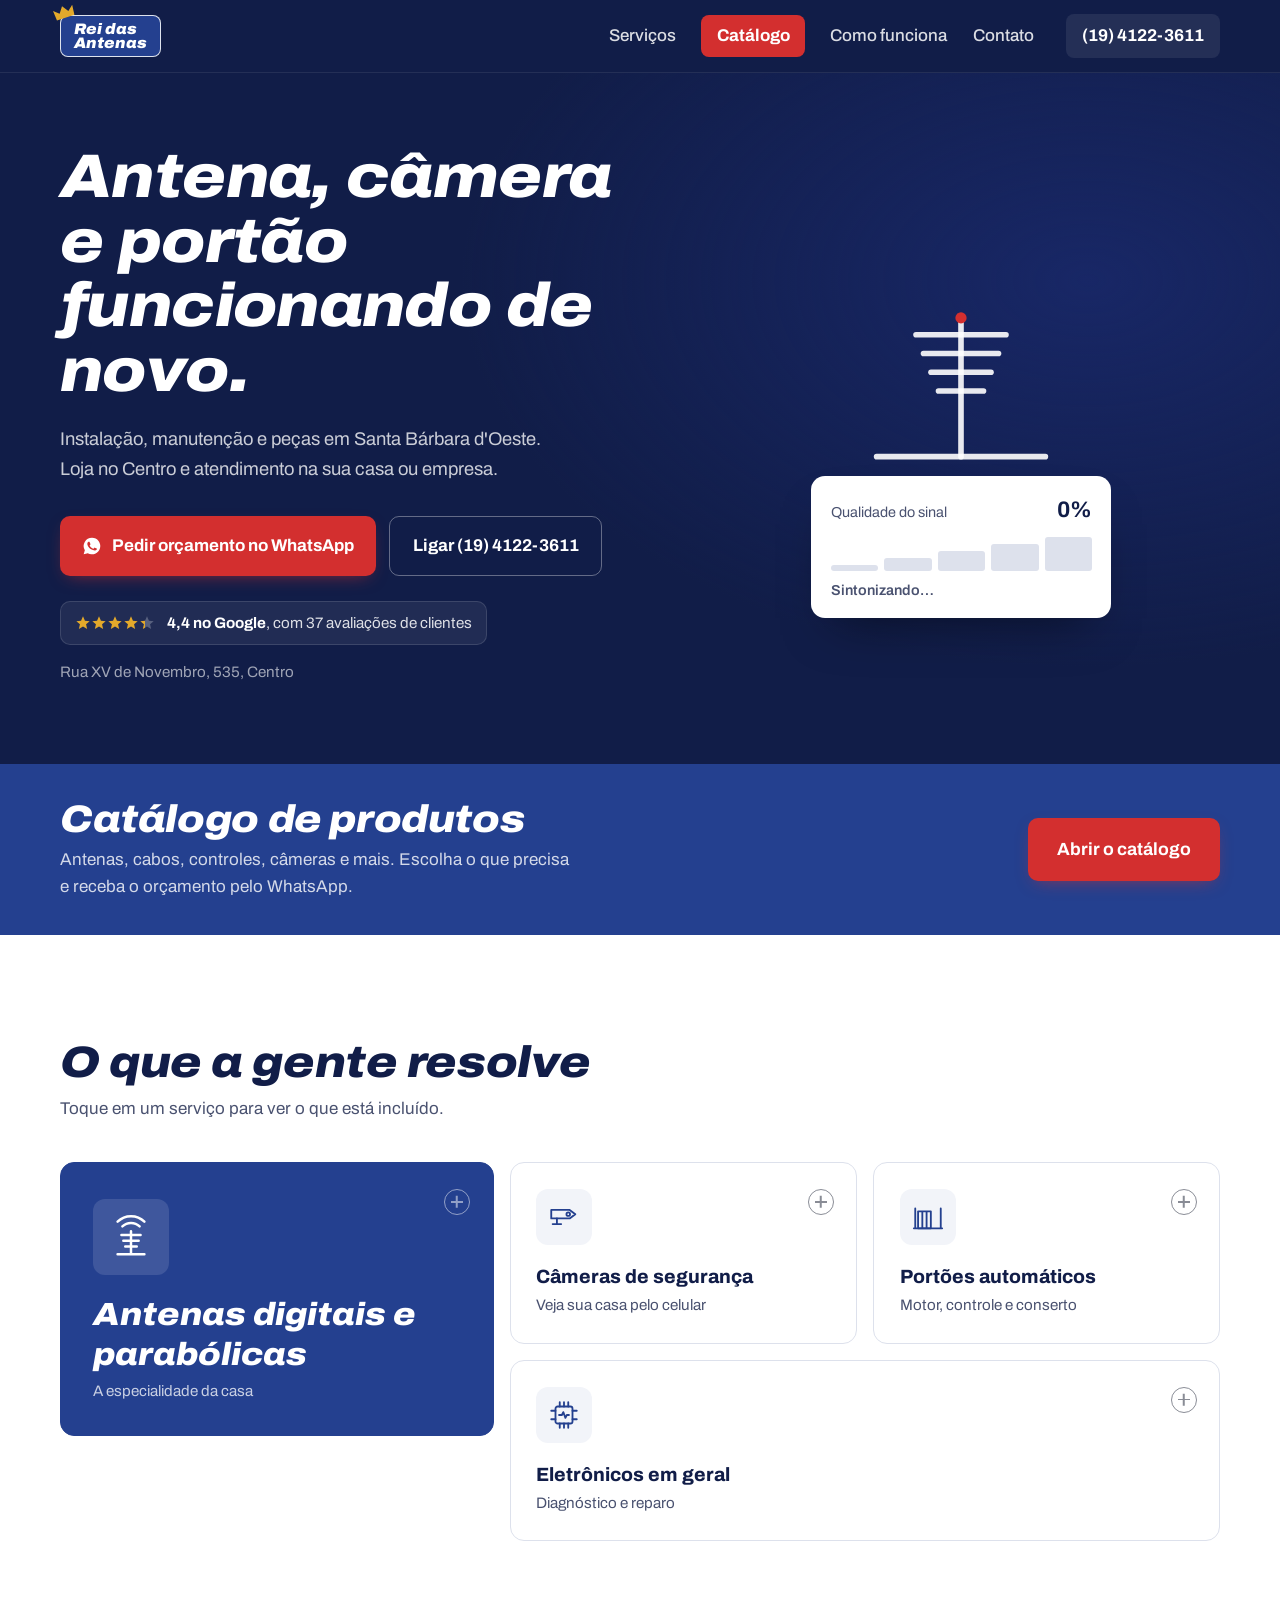
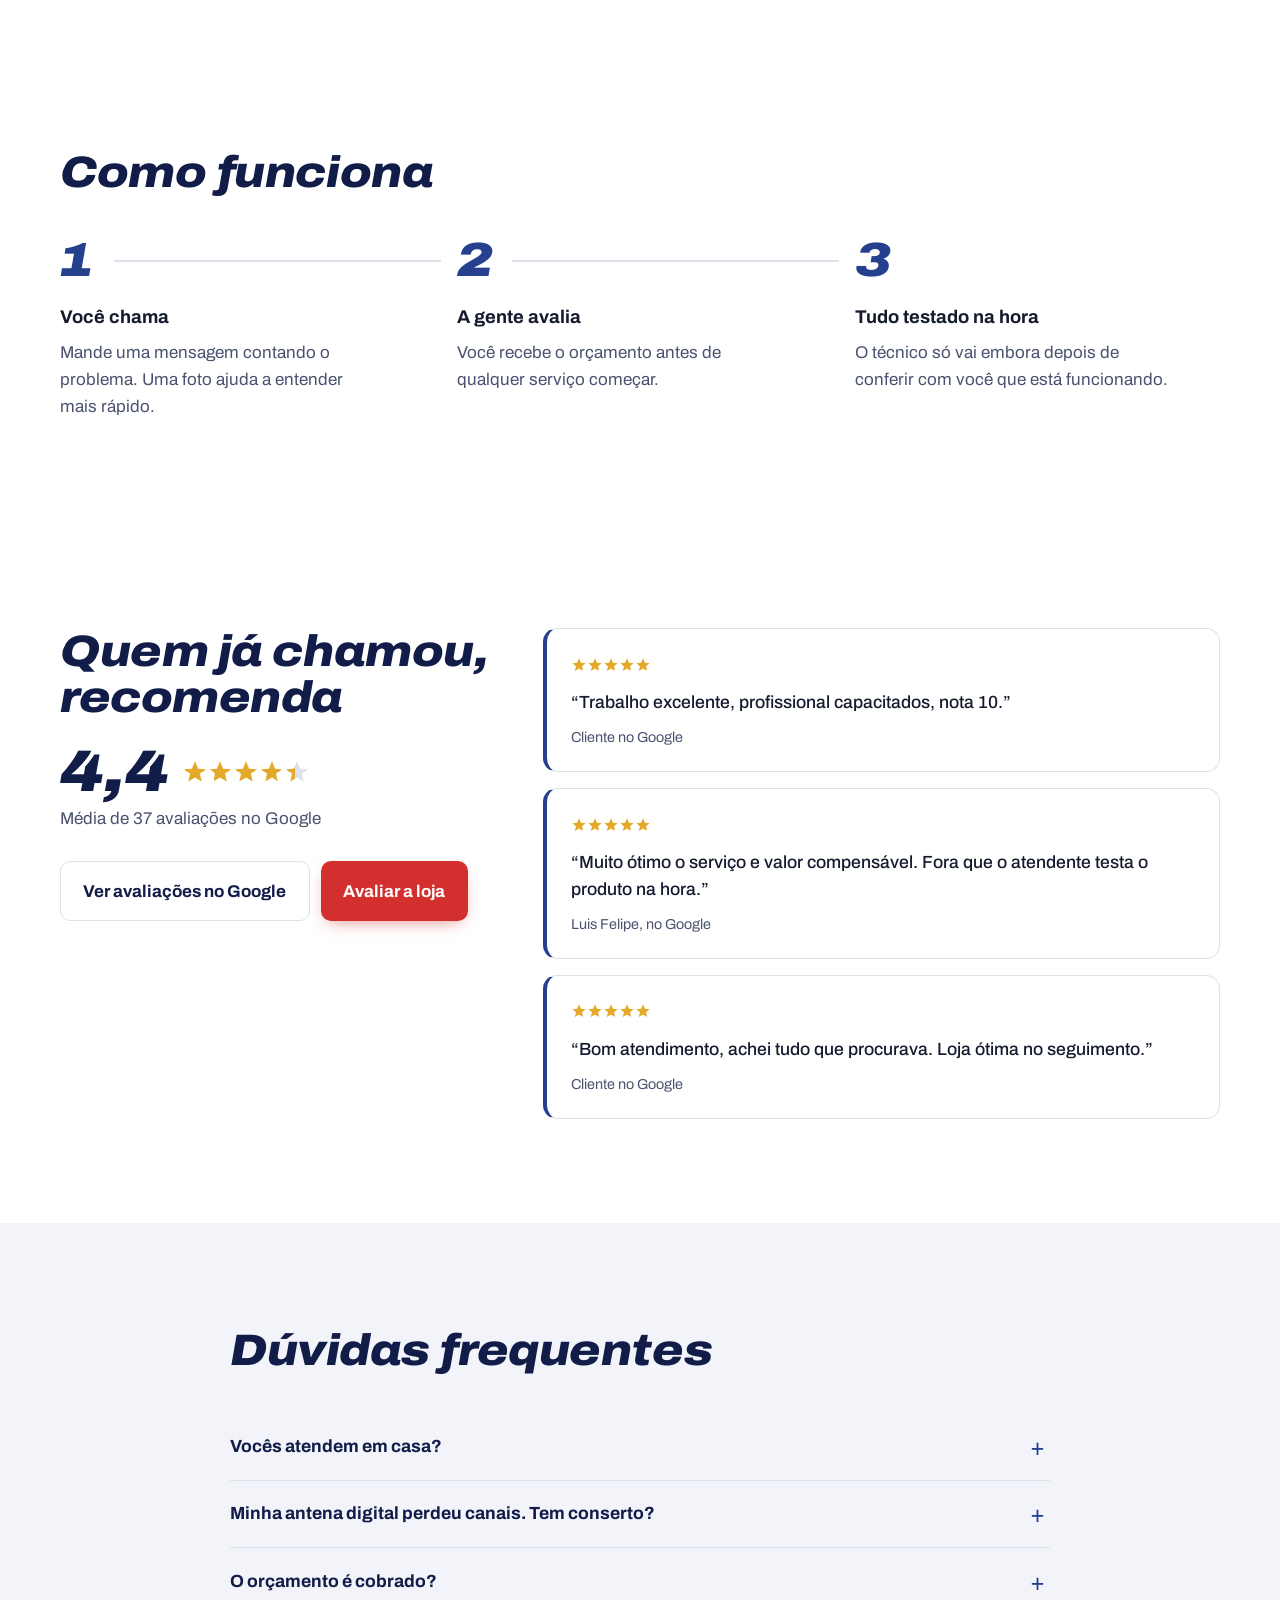
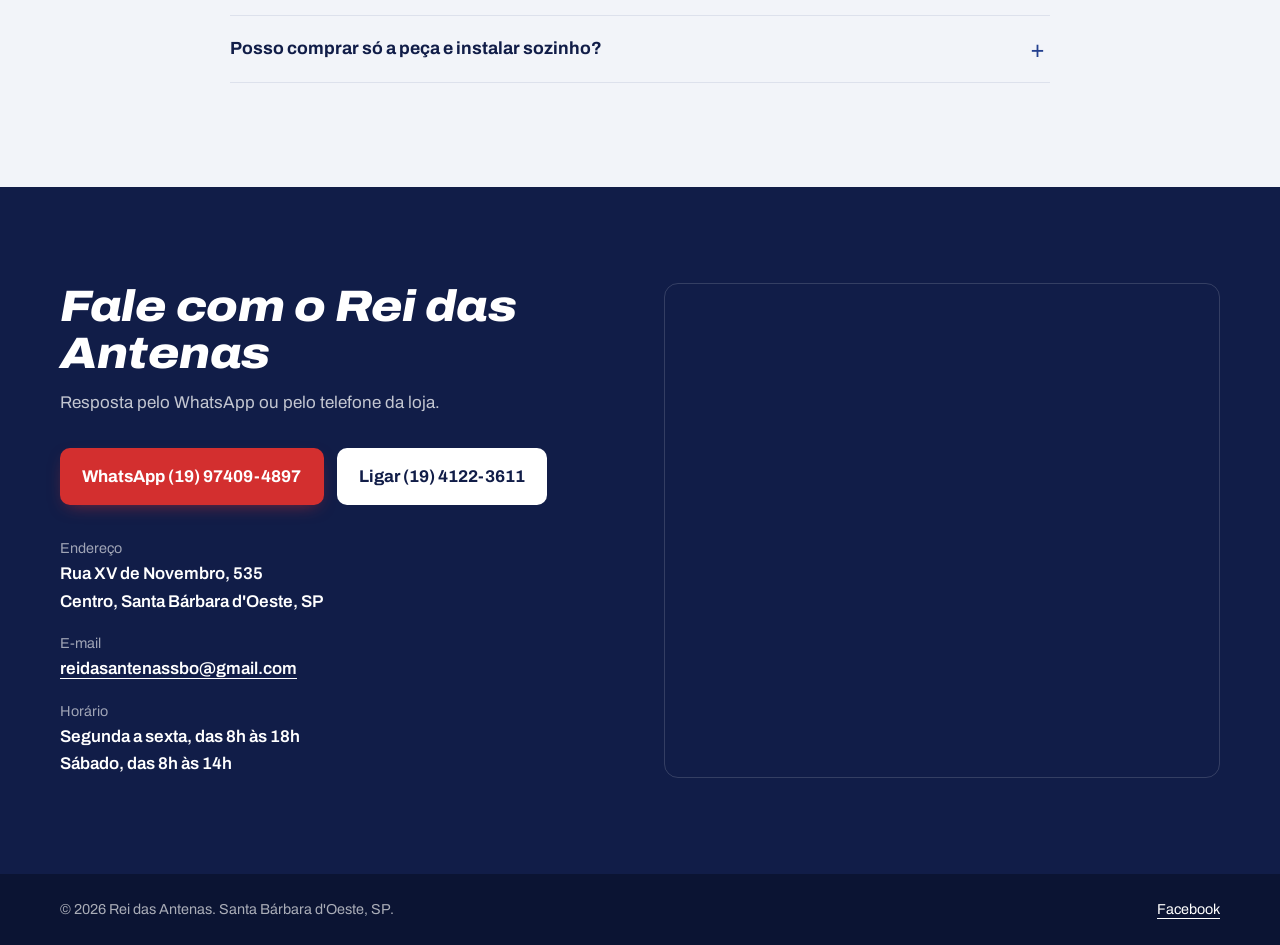
==== index.html @ 29128773 "Fotos no catálogo, cards mais interativos e logo que volta ao topo - 11 fotos ilustrativas com licen" ====
<!DOCTYPE html>
<html lang="pt-BR">
<head>
  <meta charset="UTF-8">
  <meta name="viewport" content="width=device-width, initial-scale=1.0">
  <title>Rei das Antenas segurança e serviços | Santa Bárbara d'Oeste</title>
  <meta name="description" content="Instalação e manutenção de antenas digitais e parabólicas, câmeras de segurança, portões automáticos e eletrônicos em Santa Bárbara d'Oeste. Loja de peças no Centro, nota 4,4 no Google.">

  <!-- Informações da loja para o Google (busca local) -->
  <script type="application/ld+json">
  {
    "@context": "https://schema.org",
    "@type": "LocalBusiness",
    "name": "Rei das Antenas segurança e serviços",
    "description": "Instalação e manutenção de antenas, câmeras de segurança, portões automáticos e eletrônicos. Venda de peças e acessórios.",
    "url": "https://hgsdevv-hash.github.io/rei-das-antenas/",
    "telephone": "+55-19-4122-3611",
    "email": "reidasantenassbo@gmail.com",
    "address": {
      "@type": "PostalAddress",
      "streetAddress": "Rua XV de Novembro, 535, Centro",
      "addressLocality": "Santa Bárbara d'Oeste",
      "addressRegion": "SP",
      "postalCode": "13450-043",
      "addressCountry": "BR"
    },
    "geo": { "@type": "GeoCoordinates", "latitude": -22.7549328, "longitude": -47.4125327 },
    "openingHoursSpecification": [
      { "@type": "OpeningHoursSpecification", "dayOfWeek": ["Monday", "Tuesday", "Wednesday", "Thursday", "Friday"], "opens": "08:00", "closes": "18:00" },
      { "@type": "OpeningHoursSpecification", "dayOfWeek": "Saturday", "opens": "08:00", "closes": "14:00" }
    ],
    "areaServed": "Santa Bárbara d'Oeste e região",
    "sameAs": [
      "https://www.facebook.com/profile.php?id=100067492614341",
      "https://www.google.com/maps/place/Rei+das+Antenas+seguran%C3%A7a+e+servi%C3%A7os/@-22.7549328,-47.4125327,17z/data=!4m6!3m5!1s0x94c89db45463dc47:0xe717f4c3c1a1a3ba!8m2!3d-22.7549328!4d-47.4125327!16s%2Fg%2F11d_th1rpf"
    ]
  }
  </script>

  <link rel="preconnect" href="https://fonts.googleapis.com">
  <link rel="preconnect" href="https://fonts.gstatic.com" crossorigin>
  <link href="https://fonts.googleapis.com/css2?family=Archivo:ital,wdth,wght@0,62..125,400..800;1,62..125,700..900&display=swap" rel="stylesheet">
  <link rel="stylesheet" href="css/style.css?v=7">
  <!-- abertura: toca uma vez por visita, e nunca para quem prefere menos movimento -->
  <script>
    (function () {
      var h = document.documentElement;
      try {
        if (!matchMedia("(prefers-reduced-motion: reduce)").matches && !sessionStorage.getItem("intro-vista")) {
          h.classList.add("js-intro");
          sessionStorage.setItem("intro-vista", "1");
        }
      } catch (e) { /* sem sessionStorage: segue sem abertura */ }
    })();
  </script>
</head>
<body id="topo">

  <!-- ===== Abertura: a antena se monta como Lego e a tela se abre ===== -->
  <div class="intro" id="intro" aria-hidden="true">
    <div class="intro-half intro-top"></div>
    <div class="intro-half intro-bottom"></div>

    <div class="intro-stage">
      <svg class="lego" viewBox="0 0 240 270">
        <!-- ondas de sinal (acendem no fim) -->
        <g class="lego-waves" fill="none" stroke-linecap="round">
          <path d="M96 40a34 34 0 0 1 48 0"/>
          <path d="M82 26a54 54 0 0 1 76 0"/>
          <path d="M68 12a74 74 0 0 1 104 0"/>
        </g>
        <!-- cada peça é um bloco com "pinos" em cima, como Lego -->
        <g class="brick b-base" style="--i:0; --fx:0; --r:-8deg">
          <rect x="44" y="236" width="152" height="22" rx="3"/>
          <g class="studs"><rect x="56" y="230" width="18" height="7" rx="2"/><rect x="88" y="230" width="18" height="7" rx="2"/><rect x="134" y="230" width="18" height="7" rx="2"/><rect x="166" y="230" width="18" height="7" rx="2"/></g>
        </g>
        <g class="brick b-mast" style="--i:1; --fx:0; --r:6deg">
          <rect x="110" y="70" width="20" height="166" rx="3"/>
        </g>
        <g class="brick b-bar" style="--i:2; --fx:-140px; --r:-14deg">
          <rect x="62" y="84" width="116" height="16" rx="3"/>
          <g class="studs"><rect x="70" y="78" width="16" height="7" rx="2"/><rect x="154" y="78" width="16" height="7" rx="2"/></g>
        </g>
        <g class="brick b-bar" style="--i:3; --fx:140px; --r:12deg">
          <rect x="72" y="116" width="96" height="16" rx="3"/>
          <g class="studs"><rect x="80" y="110" width="16" height="7" rx="2"/><rect x="144" y="110" width="16" height="7" rx="2"/></g>
        </g>
        <g class="brick b-bar" style="--i:4; --fx:-140px; --r:-10deg">
          <rect x="82" y="148" width="76" height="16" rx="3"/>
          <g class="studs"><rect x="88" y="142" width="14" height="7" rx="2"/><rect x="138" y="142" width="14" height="7" rx="2"/></g>
        </g>
        <g class="brick b-bar" style="--i:5; --fx:140px; --r:10deg">
          <rect x="92" y="180" width="56" height="16" rx="3"/>
          <g class="studs"><rect x="96" y="174" width="12" height="7" rx="2"/><rect x="132" y="174" width="12" height="7" rx="2"/></g>
        </g>
        <g class="brick b-tip" style="--i:6; --fx:0; --r:0deg">
          <rect x="108" y="50" width="24" height="20" rx="5"/>
          <rect x="113" y="44" width="14" height="7" rx="2"/>
        </g>
      </svg>
      <p class="intro-brand">Rei das Antenas</p>
      <p class="intro-sub">sintonizando o sinal</p>
    </div>
  </div>

  <!-- ===== Navegação ===== -->
  <header class="nav">
    <div class="wrap nav-inner">
      <a href="#topo" class="brand" aria-label="Rei das Antenas, início">
        <!-- TODO: trocar pelo arquivo oficial da logo (assets/img/logo.png ou .svg) -->
        <span class="brand-mark">
          <svg class="crown" viewBox="0 0 24 16" aria-hidden="true"><path d="M2 14 1 3l6 5 5-7 5 7 6-5-1 11z"/></svg>
          Rei das<br>Antenas
        </span>
      </a>

      <nav class="nav-links" aria-label="Seções">
        <a href="#servicos">Serviços</a>
        <a href="catalogo.html" class="nav-catalog">Catálogo</a>
        <a href="#como">Como funciona</a>
        <a href="#contato">Contato</a>
      </nav>

      <a href="tel:+551941223611" class="nav-phone">(19) 4122-3611</a>

      <button class="menu-btn" id="menuBtn" aria-expanded="false" aria-controls="menuMobile" aria-label="Abrir menu">
        <span></span><span></span>
      </button>
    </div>

    <nav class="menu-mobile" id="menuMobile" aria-label="Menu">
      <a href="#servicos">Serviços</a>
      <a href="catalogo.html" class="nav-catalog">Catálogo</a>
      <a href="#como">Como funciona</a>
      <a href="#contato">Contato</a>
    </nav>
  </header>

  <main>

    <!-- ===== Hero ===== -->
    <section class="hero">
      <div class="wrap hero-grid">
        <div class="hero-copy">
          <h1>Antena, câmera e portão funcionando de novo.</h1>
          <p class="hero-lead">
            Instalação, manutenção e peças em Santa Bárbara d'Oeste.
            Loja no Centro e atendimento na sua casa ou empresa.
          </p>
          <div class="hero-actions">
            <a class="btn btn-primary" href="https://wa.me/5519974094897?text=Ol%C3%A1!%20Vim%20pelo%20site%20e%20gostaria%20de%20um%20or%C3%A7amento." target="_blank" rel="noopener">
              <svg class="i" viewBox="0 0 24 24" aria-hidden="true"><path d="M12 2a10 10 0 0 0-8.6 15.1L2 22l5-1.3A10 10 0 1 0 12 2zm5.3 14.1c-.2.6-1.3 1.2-1.8 1.2-.5.1-1 .2-3.3-.7-2.8-1.1-4.5-3.9-4.7-4.1-.1-.2-1.1-1.5-1.1-2.9s.7-2 1-2.3c.2-.3.5-.3.7-.3h.5c.2 0 .4 0 .6.5l.9 2.1c.1.2.1.4 0 .5l-.3.5-.4.4c-.1.1-.3.3-.1.6.2.3.8 1.3 1.7 2.1 1.2 1 2.1 1.3 2.4 1.5.3.1.5.1.6-.1l.9-1c.2-.3.4-.2.6-.1l2 .9c.3.1.5.2.5.3.1.2.1.7-.1 1.3z"/></svg>
              Pedir orçamento no WhatsApp
            </a>
            <a class="btn btn-ghost" href="tel:+551941223611">Ligar (19) 4122-3611</a>
          </div>
          <a class="hero-rating" href="#avaliacoes">
            <span class="stars" style="--rating: 4.4" aria-hidden="true"></span>
            <span><strong>4,4 no Google</strong>, com 37 avaliações de clientes</span>
          </a>
          <p class="hero-address">Rua XV de Novembro, 535, Centro</p>
        </div>

        <!-- Medidor de sinal: o momento animado da página -->
        <div class="signal" aria-hidden="true">
          <svg class="signal-art" viewBox="0 0 320 300">
            <g class="waves" fill="none" stroke-linecap="round">
              <path class="wave w1" d="M120 92a56 56 0 0 1 80 0"/>
              <path class="wave w2" d="M98 70a88 88 0 0 1 124 0"/>
              <path class="wave w3" d="M76 48a120 120 0 0 1 168 0"/>
            </g>
            <!-- antena digital (estilo espinha de peixe) -->
            <g class="antenna" stroke-linecap="round">
              <line x1="160" y1="118" x2="160" y2="262"/>
              <line x1="112" y1="132" x2="208" y2="132"/>
              <line x1="120" y1="152" x2="200" y2="152"/>
              <line x1="128" y1="172" x2="192" y2="172"/>
              <line x1="136" y1="192" x2="184" y2="192"/>
            </g>
            <line class="ground" x1="70" y1="262" x2="250" y2="262" stroke-linecap="round"/>
            <circle class="tip" cx="160" cy="114" r="6"/>
          </svg>

          <div class="meter">
            <div class="meter-head">
              <span>Qualidade do sinal</span>
              <strong id="meterValue">0%</strong>
            </div>
            <div class="bars">
              <i></i><i></i><i></i><i></i><i></i>
            </div>
            <p class="meter-status" id="meterStatus">Sintonizando…</p>
          </div>
        </div>
      </div>
    </section>

    <!-- ===== Chamada para o catálogo (página própria) ===== -->
    <section class="catalog-cta" aria-label="Catálogo de produtos">
      <div class="wrap catalog-cta-inner">
        <div class="catalog-cta-text">
          <h2>Catálogo de produtos</h2>
          <p>Antenas, cabos, controles, câmeras e mais. Escolha o que precisa e receba o orçamento pelo WhatsApp.</p>
        </div>
        <a class="btn btn-primary btn-lg" href="catalogo.html">Abrir o catálogo</a>
      </div>
    </section>


    <!-- ===== Serviços (cards interativos) ===== -->
    <section class="section" id="servicos">
      <div class="wrap">
        <header class="section-head">
          <h2>O que a gente resolve</h2>
          <p>Toque em um serviço para ver o que está incluído.</p>
        </header>

        <!-- TODO: confirmar com a loja a lista exata de serviços de cada card -->
        <div class="services">

          <article class="service service-feature" data-reveal>
            <button class="service-toggle" aria-expanded="false">
              <span class="service-icon icon-antenna" aria-hidden="true">
                <svg viewBox="0 0 48 48"><path class="ic-wave" d="M15 13a13 13 0 0 1 18 0M10 8a20 20 0 0 1 28 0"/><path d="M24 18v24M14 22h20M16 28h16M18 34h12M10 42h28"/></svg>
              </span>
              <span class="service-title">Antenas digitais e parabólicas</span>
              <span class="service-sub">A especialidade da casa</span>
              <span class="plus" aria-hidden="true"></span>
            </button>
            <div class="service-body">
              <div class="service-inner">
              <ul>
                <li>Instalação de antena digital e parabólica</li>
                <li>Apontamento e ajuste de sinal</li>
                <li>Troca de cabos, conectores e divisores</li>
                <li>Instalação de filtro contra interferência do 5G</li>
                <li>Antena coletiva para prédios e condomínios</li>
              </ul>
              <a class="service-cta" data-service="antena digital ou parabólica" href="#">Pedir orçamento deste serviço</a>
              </div>
            </div>
          </article>

          <article class="service" data-reveal>
            <button class="service-toggle" aria-expanded="false">
              <span class="service-icon icon-camera" aria-hidden="true">
                <svg viewBox="0 0 48 48"><path d="M6 14h26l8 6-8 6H6z"/><circle class="ic-lens" cx="30" cy="20" r="2.5"/><path d="M14 26v8M8 34h12"/></svg>
              </span>
              <span class="service-title">Câmeras de segurança</span>
              <span class="service-sub">Veja sua casa pelo celular</span>
              <span class="plus" aria-hidden="true"></span>
            </button>
            <div class="service-body">
              <div class="service-inner">
              <ul>
                <li>Instalação de câmeras e gravador</li>
                <li>Acesso às imagens pelo celular</li>
                <li>Manutenção e troca de câmeras</li>
              </ul>
              <a class="service-cta" data-service="câmeras de segurança" href="#">Pedir orçamento deste serviço</a>
              </div>
            </div>
          </article>

          <article class="service" data-reveal>
            <button class="service-toggle" aria-expanded="false">
              <span class="service-icon icon-gate" aria-hidden="true">
                <svg viewBox="0 0 48 48"><path d="M4 40h40M6 40V12M42 40V12"/><g class="ic-gate"><path d="M10 16h18v24H10zM16 16v24M22 16v24"/></g></svg>
              </span>
              <span class="service-title">Portões automáticos</span>
              <span class="service-sub">Motor, controle e conserto</span>
              <span class="plus" aria-hidden="true"></span>
            </button>
            <div class="service-body">
              <div class="service-inner">
              <ul>
                <li>Instalação de motor de portão</li>
                <li>Conserto e manutenção preventiva</li>
                <li>Controles remotos novos e cópias</li>
              </ul>
              <a class="service-cta" data-service="portão automático" href="#">Pedir orçamento deste serviço</a>
              </div>
            </div>
          </article>

          <article class="service" data-reveal>
            <button class="service-toggle" aria-expanded="false">
              <span class="service-icon icon-chip" aria-hidden="true">
                <svg viewBox="0 0 48 48"><rect x="12" y="12" width="24" height="24" rx="3"/><path d="M18 6v6M24 6v6M30 6v6M18 36v6M24 36v6M30 36v6M6 18h6M6 30h6M36 18h6M36 30h6"/><path class="ic-pulse" d="M17 24h4l2-4 3 8 2-4h3"/></svg>
              </span>
              <span class="service-title">Eletrônicos em geral</span>
              <span class="service-sub">Diagnóstico e reparo</span>
              <span class="plus" aria-hidden="true"></span>
            </button>
            <div class="service-body">
              <div class="service-inner">
              <ul>
                <li>Interfones e porteiros eletrônicos</li>
                <li>Receptores e conversores digitais</li>
                <li>Instalação de suporte de TV</li>
              </ul>
              <a class="service-cta" data-service="eletrônicos" href="#">Pedir orçamento deste serviço</a>
              </div>
            </div>
          </article>

        </div>
      </div>
    </section>


    <!-- ===== Como funciona (sequência real, por isso numerada) ===== -->
    <section class="section" id="como">
      <div class="wrap">
        <header class="section-head">
          <h2>Como funciona</h2>
        </header>
        <ol class="steps">
          <li data-reveal>
            <h3>Você chama</h3>
            <p>Mande uma mensagem contando o problema. Uma foto ajuda a entender mais rápido.</p>
          </li>
          <li data-reveal>
            <h3>A gente avalia</h3>
            <p>Você recebe o orçamento antes de qualquer serviço começar.</p>
          </li>
          <li data-reveal>
            <h3>Tudo testado na hora</h3>
            <p>O técnico só vai embora depois de conferir com você que está funcionando.</p>
          </li>
        </ol>
      </div>
    </section>

    <!-- ===== Avaliações do Google ===== -->
    <section class="section reviews" id="avaliacoes">
      <div class="wrap reviews-grid">
        <div class="reviews-score" data-reveal>
          <h2>Quem já chamou, recomenda</h2>
          <p class="score"><strong>4,4</strong> <span class="stars stars-lg" style="--rating: 4.4" aria-label="4,4 de 5 estrelas"></span></p>
          <p class="score-note">Média de 37 avaliações no Google</p>
          <div class="reviews-actions">
            <a class="btn btn-outline" href="https://www.google.com/maps/place/Rei+das+Antenas+seguran%C3%A7a+e+servi%C3%A7os/@-22.7549328,-47.4125327,17z/data=!4m6!3m5!1s0x94c89db45463dc47:0xe717f4c3c1a1a3ba!8m2!3d-22.7549328!4d-47.4125327!16s%2Fg%2F11d_th1rpf" target="_blank" rel="noopener">Ver avaliações no Google</a>
            <!-- TODO: trocar pelo link curto oficial de avaliação (Perfil da Empresa > Pedir avaliações) -->
            <a class="btn btn-primary" href="https://www.google.com/maps/place/Rei+das+Antenas+seguran%C3%A7a+e+servi%C3%A7os/@-22.7549328,-47.4125327,17z/data=!4m6!3m5!1s0x94c89db45463dc47:0xe717f4c3c1a1a3ba!8m2!3d-22.7549328!4d-47.4125327!16s%2Fg%2F11d_th1rpf" target="_blank" rel="noopener">Avaliar a loja</a>
          </div>
        </div>

        <!-- Trechos de avaliações públicas do Google. TODO: confirmar com a loja antes de publicar oficialmente -->
        <div class="quotes">
          <figure class="quote" data-reveal>
            <span class="stars" style="--rating: 5" aria-label="5 estrelas"></span>
            <blockquote>“Trabalho excelente, profissional capacitados, nota 10.”</blockquote>
            <figcaption>Cliente no Google</figcaption>
          </figure>
          <figure class="quote" data-reveal>
            <span class="stars" style="--rating: 5" aria-label="5 estrelas"></span>
            <blockquote>“Muito ótimo o serviço e valor compensável. Fora que o atendente testa o produto na hora.”</blockquote>
            <figcaption>Luis Felipe, no Google</figcaption>
          </figure>
          <figure class="quote" data-reveal>
            <span class="stars" style="--rating: 5" aria-label="5 estrelas"></span>
            <blockquote>“Bom atendimento, achei tudo que procurava. Loja ótima no seguimento.”</blockquote>
            <figcaption>Cliente no Google</figcaption>
          </figure>
        </div>
      </div>
    </section>

    <!-- ===== Dúvidas frequentes ===== -->
    <section class="section section-tint" id="duvidas">
      <div class="wrap faq-wrap">
        <header class="section-head">
          <h2>Dúvidas frequentes</h2>
        </header>
        <!-- TODO: revisar as respostas com a loja -->
        <div class="faq">
          <details>
            <summary>Vocês atendem em casa?</summary>
            <p>Sim. A instalação e a manutenção são feitas no local, em casas, prédios e empresas de Santa Bárbara d'Oeste e região.</p>
          </details>
          <details>
            <summary>Minha antena digital perdeu canais. Tem conserto?</summary>
            <p>Na maioria das vezes, sim. Pode ser apontamento, cabo, conector ou interferência do sinal 5G, que se resolve com um filtro.</p>
          </details>
          <details>
            <summary>O orçamento é cobrado?</summary>
            <p>Mande sua mensagem no WhatsApp e explicamos as condições para o seu caso.</p>
          </details>
          <details>
            <summary>Posso comprar só a peça e instalar sozinho?</summary>
            <p>Pode. A loja vende peças e acessórios avulsos, e a gente explica como usar.</p>
          </details>
        </div>
      </div>
    </section>

    <!-- ===== Contato ===== -->
    <section class="contact" id="contato">
      <div class="wrap contact-grid">
        <div class="contact-copy">
          <h2>Fale com o Rei das Antenas</h2>
          <p>Resposta pelo WhatsApp ou pelo telefone da loja.</p>

          <div class="contact-actions">
            <a class="btn btn-primary" href="https://wa.me/5519974094897?text=Ol%C3%A1!%20Vim%20pelo%20site%20e%20gostaria%20de%20um%20or%C3%A7amento." target="_blank" rel="noopener">WhatsApp (19) 97409-4897</a>
            <a class="btn btn-light" href="tel:+551941223611">Ligar (19) 4122-3611</a>
          </div>

          <dl class="contact-info">
            <div><dt>Endereço</dt><dd>Rua XV de Novembro, 535<br>Centro, Santa Bárbara d'Oeste, SP</dd></div>
            <div><dt>E-mail</dt><dd><a href="mailto:reidasantenassbo@gmail.com">reidasantenassbo@gmail.com</a></dd></div>
            <div><dt>Horário</dt><dd>Segunda a sexta, das 8h às 18h<br>Sábado, das 8h às 14h</dd></div>
          </dl>
        </div>

        <div class="map">
          <iframe
            title="Mapa da loja Rei das Antenas"
            src="https://www.google.com/maps?q=Rua%20XV%20de%20Novembro%2C%20535%2C%20Santa%20B%C3%A1rbara%20d'Oeste%20SP&output=embed"
            loading="lazy" referrerpolicy="no-referrer-when-downgrade"></iframe>
        </div>
      </div>
    </section>

  </main>

  <footer class="footer">
    <div class="wrap footer-inner">
      <p>© <span id="year"></span> Rei das Antenas. Santa Bárbara d'Oeste, SP.</p>
      <a href="https://www.facebook.com/profile.php?id=100067492614341" target="_blank" rel="noopener">Facebook</a>
    </div>
  </footer>

  <!-- Barra fixa no celular -->
  <div class="mobile-bar">
    <a href="catalogo.html" class="mb-cat">Catálogo</a>
    <a href="https://wa.me/5519974094897?text=Ol%C3%A1!%20Vim%20pelo%20site%20e%20gostaria%20de%20um%20or%C3%A7amento." target="_blank" rel="noopener" class="mb-wa">WhatsApp</a>
    <a href="tel:+551941223611" class="mb-call">Ligar</a>
  </div>

  <script src="js/main.js?v=7"></script>
</body>
</html>
---- css/style.css ----
/* =========================================================
   Rei das Antenas | landing page
   Paleta tirada da logo: azul-real, marinho, branco e vermelho de ação
   ========================================================= */

:root {
  --blue: #24408f;          /* azul da logo */
  --blue-600: #1c3274;
  --navy: #111d48;          /* fundo do topo e do contato */
  --navy-2: #182766;
  --red: #d32f2f;           /* só para ações */
  --red-600: #b71f1f;
  --gold: #e3a92b;          /* só na coroa */
  --white: #ffffff;
  --paper: #f2f4f9;         /* cinza-azulado claro */
  --ink: #151b2e;
  --ink-2: #4a5270;
  --line: #dde1ec;

  --radius: 14px;
  --font: "Archivo", system-ui, sans-serif;
  --ease: cubic-bezier(.2, .7, .2, 1);
  --wrap: 1160px;
}

*, *::before, *::after { box-sizing: border-box; margin: 0; padding: 0; }
html { scroll-behavior: smooth; scroll-padding-top: 84px; }
body {
  font-family: var(--font);
  font-size: 1.0625rem;
  line-height: 1.6;
  color: var(--ink);
  background: var(--white);
  -webkit-font-smoothing: antialiased;
}
a { color: inherit; }
img, svg { display: block; }
.wrap { width: min(100% - 2.5rem, var(--wrap)); margin-inline: auto; }

/* títulos em itálico largo, ecoando o letreiro da logo */
h1, h2 {
  font-style: italic;
  font-weight: 850;
  font-stretch: 112%;
  line-height: 1.05;
  letter-spacing: -.01em;
}
h2 { font-size: clamp(1.9rem, 4vw, 2.75rem); color: var(--navy); }
h3 { font-size: 1.15rem; font-weight: 700; }

:focus-visible { outline: 3px solid var(--gold); outline-offset: 3px; border-radius: 6px; }

/* ---------- Botões ---------- */
.btn {
  display: inline-flex;
  align-items: center;
  gap: .6rem;
  padding: .95rem 1.4rem;
  border-radius: 10px;
  font-weight: 700;
  text-decoration: none;
  transition: background .2s, transform .15s, box-shadow .2s;
}
.btn:active { transform: translateY(1px); }
.btn .i { width: 20px; height: 20px; fill: currentColor; }
.btn-primary { background: var(--red); color: var(--white); box-shadow: 0 6px 18px -8px rgba(211, 47, 47, .7); }
.btn-primary:hover { background: var(--red-600); }
.btn-ghost { color: var(--white); border: 1.5px solid rgba(255, 255, 255, .35); }
.btn-ghost:hover { border-color: var(--white); background: rgba(255, 255, 255, .06); }
.btn-light { background: var(--white); color: var(--navy); }
.btn-light:hover { background: var(--paper); }

/* ---------- Navegação ---------- */
.nav {
  position: sticky;
  top: 0;
  z-index: 50;
  background: var(--navy);
  color: var(--white);
  border-bottom: 1px solid rgba(255, 255, 255, .08);
}
.nav-inner { display: flex; align-items: center; gap: 2rem; height: 72px; }

.brand { text-decoration: none; }
.brand-mark {
  position: relative;
  display: inline-block;
  padding: .35rem .8rem .3rem;
  border-radius: 8px;
  background: var(--blue);
  border: 1.5px solid rgba(255, 255, 255, .85);
  font-style: italic;
  font-weight: 900;
  font-stretch: 105%;
  font-size: .95rem;
  line-height: .95;
  color: var(--white);
}
.crown {
  position: absolute;
  top: -11px;
  left: -8px;
  width: 22px;
  fill: var(--gold);
  transform: rotate(-18deg);
}

.nav-links { display: flex; align-items: center; gap: 1.6rem; margin-left: auto; }
.nav-links a { text-decoration: none; font-weight: 500; opacity: .85; transition: opacity .2s; }
.nav-links a:hover { opacity: 1; }
.nav-phone {
  text-decoration: none;
  font-weight: 700;
  padding: .55rem 1rem;
  border-radius: 8px;
  background: rgba(255, 255, 255, .08);
}
.nav-phone:hover { background: rgba(255, 255, 255, .14); }

.menu-btn { display: none; margin-left: auto; width: 44px; height: 44px; border: 0; background: none; cursor: pointer; }
.menu-btn span { display: block; width: 22px; height: 2px; margin: 6px auto; background: var(--white); transition: transform .25s var(--ease); }
.menu-btn[aria-expanded="true"] span:first-child { transform: translateY(4px) rotate(45deg); }
.menu-btn[aria-expanded="true"] span:last-child { transform: translateY(-4px) rotate(-45deg); }
.menu-mobile { display: none; }

/* ---------- Hero ---------- */
.hero {
  background:
    radial-gradient(ellipse 70% 80% at 85% 30%, var(--navy-2), transparent 70%),
    var(--navy);
  color: var(--white);
  padding: clamp(2.5rem, 6vw, 4.5rem) 0 clamp(3rem, 7vw, 5rem);
  overflow: hidden;
}
.hero-grid { display: grid; grid-template-columns: 1.15fr 1fr; gap: 3rem; align-items: center; }
.hero h1 { font-size: clamp(2.3rem, 4.8vw, 3.9rem); max-width: 15ch; }
.hero-lead { margin-top: 1.4rem; max-width: 46ch; font-size: 1.15rem; color: rgba(255, 255, 255, .78); }
.hero-actions { display: flex; flex-wrap: wrap; gap: .8rem; margin-top: 2rem; }
.hero-address { margin-top: 1.4rem; font-size: .95rem; color: rgba(255, 255, 255, .6); }

/* medidor de sinal */
.signal { position: relative; display: grid; justify-items: center; }
.signal-art { width: min(100%, 300px); }
.antenna line, .ground { stroke: rgba(255, 255, 255, .9); stroke-width: 6; }
.tip { fill: var(--red); }
.wave { stroke: var(--white); stroke-width: 6; stroke-dasharray: 220; stroke-dashoffset: 220; opacity: .9; }
.signal.on .w1 { animation: draw .6s var(--ease) .2s forwards, breathe 3.2s ease-in-out 1.6s infinite; }
.signal.on .w2 { animation: draw .6s var(--ease) .45s forwards, breathe 3.2s ease-in-out 1.9s infinite; }
.signal.on .w3 { animation: draw .6s var(--ease) .7s forwards, breathe 3.2s ease-in-out 2.2s infinite; }
@keyframes draw { to { stroke-dashoffset: 0; } }
@keyframes breathe { 50% { opacity: .35; } }

/* antena balançando de leve, como ao vento, presa pela base */
.antenna, .tip {
  transform-box: view-box;
  transform-origin: 160px 262px;
}
.signal.on .antenna, .signal.on .tip { animation: sway 4.5s ease-in-out 1.4s infinite; }
@keyframes sway {
  0%, 100% { transform: rotate(0deg); }
  25% { transform: rotate(-2.5deg); }
  75% { transform: rotate(2.5deg); }
}
/* ponta da antena pisca como um transmissor */
.signal.on .tip { animation: sway 4.5s ease-in-out 1.4s infinite, blinkTip 1.6s steps(1) 1.4s infinite; }
@keyframes blinkTip { 50% { fill: #ff6b6b; } }

/* número do medidor dá um leve "pulo" ao mudar */
.meter-head strong.tick { animation: tick .35s var(--ease); }
@keyframes tick { 40% { transform: translateY(-3px); color: var(--blue); } }

.meter {
  width: min(100%, 300px);
  margin-top: -1rem;
  padding: 1rem 1.2rem;
  border-radius: var(--radius);
  background: var(--white);
  color: var(--ink);
  box-shadow: 0 24px 50px -24px rgba(0, 0, 0, .55);
}
.meter-head { display: flex; justify-content: space-between; align-items: baseline; font-size: .9rem; color: var(--ink-2); }
.meter-head strong { font-size: 1.4rem; color: var(--navy); font-variant-numeric: tabular-nums; }
.bars { display: flex; align-items: flex-end; gap: 6px; height: 34px; margin: .6rem 0 .5rem; }
.bars i { flex: 1; border-radius: 3px; background: var(--line); transition: background .3s; }
.bars i:nth-child(1) { height: 20%; }
.bars i:nth-child(2) { height: 40%; }
.bars i:nth-child(3) { height: 60%; }
.bars i:nth-child(4) { height: 80%; }
.bars i:nth-child(5) { height: 100%; }
.bars i.lit { background: var(--blue); }
.meter-status { font-size: .9rem; font-weight: 600; color: var(--ink-2); }
.meter-status.ok { color: #1f7a3d; }

/* ---------- Seções ---------- */
.section { padding: clamp(4rem, 9vw, 6.5rem) 0; }
.section-tint { background: var(--paper); }
.section-head { margin-bottom: 2.5rem; }
.section-head p { margin-top: .6rem; color: var(--ink-2); }

/* ---------- Serviços: cards interativos ---------- */
.services {
  display: grid;
  grid-template-columns: 1.25fr 1fr 1fr;
  grid-template-areas:
    "feat a b"
    "feat c c";
  gap: 1rem;
  align-items: start;
}
.service-feature { grid-area: feat; }
.services .service:nth-child(2) { grid-area: a; }
.services .service:nth-child(3) { grid-area: b; }
.services .service:nth-child(4) { grid-area: c; }

.service {
  border: 1px solid var(--line);
  border-radius: var(--radius);
  background: var(--white);
  transition: border-color .25s, box-shadow .3s var(--ease), transform .3s var(--ease);
}
.service:hover { border-color: var(--blue); box-shadow: 0 18px 40px -26px rgba(17, 29, 72, .55); transform: translateY(-3px); }
.service.open { border-color: var(--blue); }

.service-toggle {
  position: relative;
  display: grid;
  gap: .25rem;
  width: 100%;
  padding: 1.6rem 3.5rem 1.6rem 1.6rem;
  border: 0;
  background: none;
  font: inherit;
  color: inherit;
  text-align: left;
  cursor: pointer;
}
.service-icon {
  display: grid;
  place-items: center;
  width: 56px;
  height: 56px;
  margin-bottom: 1rem;
  border-radius: 12px;
  background: var(--paper);
  transition: background .25s;
}
.service-icon svg {
  width: 34px;
  height: 34px;
  fill: none;
  stroke: var(--blue);
  stroke-width: 2.6;
  stroke-linecap: round;
  stroke-linejoin: round;
  overflow: visible;
}
.service:hover .service-icon, .service.open .service-icon { background: var(--blue); }
.service:hover .service-icon svg, .service.open .service-icon svg { stroke: var(--white); }
.service-title { font-size: 1.2rem; font-weight: 750; line-height: 1.25; color: var(--navy); }
.service-sub { font-size: .95rem; color: var(--ink-2); }

/* card de destaque: antenas são a especialidade */
.service-feature { background: var(--blue); border-color: var(--blue); color: var(--white); }
.service-feature .service-toggle { padding: 2.2rem 4rem 2rem 2rem; }
.service-feature .service-icon { width: 76px; height: 76px; background: rgba(255, 255, 255, .12); }
.service-feature .service-icon svg { width: 46px; height: 46px; stroke: var(--white); }
.service-feature .service-title { font-size: clamp(1.5rem, 2.6vw, 2rem); font-style: italic; font-weight: 850; font-stretch: 110%; color: var(--white); }
.service-feature .service-sub { color: rgba(255, 255, 255, .75); }
.service-feature:hover { border-color: var(--navy); }
.service-feature:hover .service-icon, .service-feature.open .service-icon { background: rgba(255, 255, 255, .2); }

/* sinal de + que vira − */
.plus { position: absolute; top: 1.6rem; right: 1.4rem; width: 26px; height: 26px; border-radius: 50%; border: 1.5px solid currentColor; opacity: .5; transition: transform .3s var(--ease), opacity .2s; }
.plus::before, .plus::after { content: ""; position: absolute; inset: 50% 6px auto; height: 1.5px; margin-top: -.75px; background: currentColor; }
.plus::after { transform: rotate(90deg); transition: transform .3s var(--ease); }
.service:hover .plus { opacity: 1; }
.service.open .plus { transform: rotate(180deg); opacity: 1; }
.service.open .plus::after { transform: rotate(0deg); }

/* conteúdo que abre */
.service-body { display: grid; grid-template-rows: 0fr; transition: grid-template-rows .4s var(--ease); }
.service-inner { overflow: hidden; min-height: 0; }
.service.open .service-body { grid-template-rows: 1fr; }
.service-body ul { list-style: none; padding: 0 1.6rem; }
.service-body li { position: relative; padding: .45rem 0 .45rem 1.3rem; border-top: 1px solid var(--line); font-size: .98rem; }
.service-body li::before { content: ""; position: absolute; left: 0; top: 1.05rem; width: 7px; height: 7px; border-radius: 2px; background: var(--red); }
.service-feature .service-body ul { padding: 0 2rem; }
.service-feature .service-body li { border-color: rgba(255, 255, 255, .18); }
.service-cta { display: inline-block; margin: .8rem 1.6rem 1.6rem; font-weight: 700; color: var(--red); text-underline-offset: 4px; }
.service-feature .service-cta { margin-inline: 2rem; color: var(--white); }

/* animações dos ícones no hover */
.ic-wave { animation: none; }
.service:hover .ic-wave { animation: wavePulse 1.1s ease-in-out infinite; }
@keyframes wavePulse { 50% { opacity: .2; } }
.ic-lens { transition: transform .5s var(--ease); }
.service:hover .ic-lens { transform: translateX(-12px); }
.ic-gate { transition: transform .7s var(--ease); }
.service:hover .ic-gate { transform: translateX(14px); }
.ic-pulse { stroke-dasharray: 40; stroke-dashoffset: 0; }
.service:hover .ic-pulse { animation: trace 1s linear infinite; }
@keyframes trace { from { stroke-dashoffset: 40; } to { stroke-dashoffset: 0; } }

/* ---------- Loja ---------- */
.shop { display: grid; grid-template-columns: 1fr 1.2fr; gap: 3rem; align-items: center; }
.shop-copy p { margin: 1rem 0 1.8rem; max-width: 42ch; color: var(--ink-2); }
.shop-list { list-style: none; display: grid; grid-template-columns: 1fr 1fr; gap: .7rem; }
.shop-list li {
  display: flex;
  align-items: center;
  gap: .8rem;
  padding: 1rem 1.1rem;
  border-radius: 12px;
  background: var(--white);
  border: 1px solid var(--line);
  font-weight: 600;
  color: var(--navy);
}
.shop-list li::before { content: ""; flex: none; width: 10px; height: 10px; border-radius: 50%; border: 2.5px solid var(--blue); }

/* ---------- Como funciona ---------- */
.steps { list-style: none; counter-reset: step; display: grid; grid-template-columns: repeat(3, 1fr); gap: 2rem; }
.steps li { counter-increment: step; position: relative; padding-top: 4.2rem; }
.steps li::before {
  content: counter(step);
  position: absolute;
  top: 0;
  left: 0;
  font-style: italic;
  font-weight: 900;
  font-stretch: 115%;
  font-size: 3rem;
  line-height: 1;
  color: var(--blue);
}
.steps li::after { content: ""; position: absolute; top: 1.5rem; left: 3.4rem; right: -1rem; height: 2px; background: var(--line); }
.steps li:last-child::after { display: none; }
.steps p { margin-top: .4rem; color: var(--ink-2); max-width: 32ch; }

/* ---------- Estrelas (preenchidas conforme --rating, de 0 a 5) ---------- */
.stars {
  --size: 1rem;
  display: inline-block;
  width: calc(var(--size) * 5);
  height: var(--size);
  background: linear-gradient(90deg, var(--gold) calc(var(--rating) / 5 * 100%), rgba(255, 255, 255, .25) 0);
  -webkit-mask: url("data:image/svg+xml,%3Csvg xmlns='http://www.w3.org/2000/svg' viewBox='0 0 24 24'%3E%3Cpath d='M12 2l2.9 6.6 7.1.6-5.4 4.7 1.6 7L12 17.3 5.8 20.9l1.6-7L2 9.2l7.1-.6z'/%3E%3C/svg%3E") 0 0 / var(--size) var(--size) repeat-x;
          mask: url("data:image/svg+xml,%3Csvg xmlns='http://www.w3.org/2000/svg' viewBox='0 0 24 24'%3E%3Cpath d='M12 2l2.9 6.6 7.1.6-5.4 4.7 1.6 7L12 17.3 5.8 20.9l1.6-7L2 9.2l7.1-.6z'/%3E%3C/svg%3E") 0 0 / var(--size) var(--size) repeat-x;
  vertical-align: -2px;
}
.reviews .stars, .quote .stars { background: linear-gradient(90deg, var(--gold) calc(var(--rating) / 5 * 100%), var(--line) 0); }
.stars-lg { --size: 1.6rem; }

/* selo de nota no topo */
.hero-rating {
  display: inline-flex;
  align-items: center;
  gap: .7rem;
  margin-top: 1.6rem;
  padding: .55rem .9rem;
  border-radius: 10px;
  background: rgba(255, 255, 255, .07);
  border: 1px solid rgba(255, 255, 255, .12);
  font-size: .95rem;
  color: rgba(255, 255, 255, .85);
  text-decoration: none;
  transition: background .2s;
}
.hero-rating:hover { background: rgba(255, 255, 255, .12); }
.hero-rating strong { color: var(--white); }
.hero-rating + .hero-address { margin-top: .9rem; }

/* ---------- Avaliações ---------- */
.reviews-grid { display: grid; grid-template-columns: .9fr 1.4fr; gap: 3rem; align-items: start; }
.score { display: flex; align-items: center; gap: .8rem; margin-top: 1.4rem; }
.score strong { font-style: italic; font-weight: 900; font-stretch: 115%; font-size: 3.6rem; line-height: 1; color: var(--navy); }
.score-note { margin-top: .3rem; color: var(--ink-2); }
.reviews-actions { display: flex; flex-wrap: wrap; gap: .7rem; margin-top: 1.8rem; }
.btn-outline { color: var(--navy); border: 1.5px solid var(--line); }
.btn-outline:hover { border-color: var(--blue); }

.quotes { display: grid; gap: 1rem; }
.quote {
  padding: 1.4rem 1.5rem;
  border: 1px solid var(--line);
  border-left: 4px solid var(--blue);
  border-radius: var(--radius);
  background: var(--white);
}
.quote blockquote { margin: .7rem 0 .6rem; font-size: 1.1rem; font-weight: 500; line-height: 1.5; color: var(--ink); }
.quote figcaption { font-size: .9rem; color: var(--ink-2); }

/* ---------- Dúvidas ---------- */
.faq-wrap { max-width: 820px; }
.faq details { border-bottom: 1px solid var(--line); }
.faq summary {
  position: relative;
  padding: 1.2rem 2.5rem 1.2rem 0;
  font-weight: 700;
  font-size: 1.1rem;
  color: var(--navy);
  cursor: pointer;
  list-style: none;
}
.faq summary::-webkit-details-marker { display: none; }
.faq summary::after { content: "+"; position: absolute; right: .3rem; top: 50%; transform: translateY(-50%); font-size: 1.5rem; font-weight: 400; color: var(--blue); transition: transform .25s var(--ease); }
.faq details[open] summary::after { transform: translateY(-50%) rotate(45deg); }
.faq details p { padding: 0 2.5rem 1.3rem 0; color: var(--ink-2); max-width: 65ch; }

/* ---------- Contato ---------- */
.contact { background: var(--navy); color: var(--white); padding: clamp(4rem, 9vw, 6rem) 0; }
.contact h2 { color: var(--white); }
.contact-grid { display: grid; grid-template-columns: 1fr 1fr; gap: 3rem; align-items: stretch; }
.contact-copy > p { margin-top: .8rem; color: rgba(255, 255, 255, .75); }
.contact-actions { display: flex; flex-wrap: wrap; gap: .8rem; margin: 2rem 0; }
.contact-info { display: grid; gap: 1.1rem; }
.contact-info dt { font-size: .9rem; color: rgba(255, 255, 255, .6); }
.contact-info dd { font-weight: 600; }
.contact-info a { text-underline-offset: 4px; }
.map { min-height: 340px; border-radius: var(--radius); overflow: hidden; border: 1px solid rgba(255, 255, 255, .15); }
.map iframe { width: 100%; height: 100%; min-height: 340px; border: 0; filter: grayscale(.25); }

/* ---------- Rodapé ---------- */
.footer { background: #0b1433; color: rgba(255, 255, 255, .65); font-size: .9rem; }
.footer-inner { display: flex; justify-content: space-between; gap: 1rem; padding: 1.5rem 0; }
.footer a { color: var(--white); text-underline-offset: 4px; }

/* ---------- Barra fixa do celular ---------- */
.mobile-bar { display: none; }

/* ---------- Entrada dos cards ---------- */
[data-reveal] { opacity: 0; transform: translateY(18px); transition: opacity .6s var(--ease), transform .6s var(--ease); transition-delay: var(--d, 0s); }
[data-reveal].visible { opacity: 1; transform: none; }
.service[data-reveal].visible { transition: opacity .6s var(--ease) var(--d, 0s), transform .3s var(--ease), border-color .25s, box-shadow .3s var(--ease); }

/* =========================================================
   Abertura: antena montada como Lego e tela que se abre
   ========================================================= */
.intro { display: none; }
.js-intro .intro { display: block; position: fixed; inset: 0; z-index: 200; pointer-events: none; animation: introOff .1s linear 3.3s forwards; }
@keyframes introOff { to { visibility: hidden; } }

.intro-half { position: absolute; left: 0; right: 0; height: 50.5%; background: var(--navy); }
.intro-top { top: 0; animation: openUp .85s cubic-bezier(.7, 0, .2, 1) 2.45s forwards; }
.intro-bottom { bottom: 0; animation: openDown .85s cubic-bezier(.7, 0, .2, 1) 2.45s forwards; }
@keyframes openUp { to { transform: translateY(-101%); } }
@keyframes openDown { to { transform: translateY(101%); } }

.intro-stage { position: absolute; inset: 0; display: grid; place-content: center; justify-items: center; gap: .6rem; animation: stageOut .35s ease 2.25s forwards; }
@keyframes stageOut { to { opacity: 0; transform: scale(.96); } }

.lego { width: min(58vw, 230px); overflow: visible; }
.brick { opacity: 0; transform-box: view-box; transform-origin: 120px 160px; animation: snap .6s cubic-bezier(.3, 1.4, .5, 1) calc(.25s + var(--i) * .18s) forwards; }
@keyframes snap {
  0%   { opacity: 0; transform: translate(var(--fx), -170px) rotate(var(--r)); }
  55%  { opacity: 1; transform: translate(0, 5px) rotate(0); }
  75%  { transform: translate(0, -3px); }
  100% { opacity: 1; transform: none; }
}
.b-base rect { fill: var(--blue); }
.b-base .studs rect { fill: #3a5bc0; }
.b-mast rect { fill: var(--white); }
.b-bar rect { fill: #e8ecf6; }
.b-bar .studs rect { fill: #c9d2ea; }
.b-tip rect { fill: var(--red); }
.b-tip rect + rect { fill: #e35757; }
.lego-waves path { stroke: var(--white); stroke-width: 7; opacity: 0; animation: waveOn .3s ease forwards; }
.lego-waves path:nth-child(1) { animation-delay: 1.75s; }
.lego-waves path:nth-child(2) { animation-delay: 1.9s; }
.lego-waves path:nth-child(3) { animation-delay: 2.05s; }
@keyframes waveOn { to { opacity: .9; } }

.intro-brand { font-style: italic; font-weight: 900; font-stretch: 112%; font-size: clamp(2rem, 6vw, 3rem); color: var(--white); line-height: 1; opacity: 0; animation: rise .6s var(--ease) 1.35s forwards; }
.intro-sub { color: rgba(255, 255, 255, .6); font-size: .95rem; opacity: 0; animation: rise .6s var(--ease) 1.55s forwards; }
@keyframes rise { from { opacity: 0; transform: translateY(14px); } to { opacity: 1; transform: none; } }

/* entrada do topo: começa logo depois da abertura */
.js-intro { --d0: 2.6s; }
.js-intro .hero-copy > *, .js-intro .signal { animation: rise .8s var(--ease) calc(var(--d0) + var(--k, 0) * .09s) both; }
.js-intro .hero-copy > :nth-child(1) { --k: 0; }
.js-intro .hero-copy > :nth-child(2) { --k: 1; }
.js-intro .hero-copy > :nth-child(3) { --k: 2; }
.js-intro .hero-copy > :nth-child(4) { --k: 3; }
.js-intro .hero-copy > :nth-child(5) { --k: 4; }
.js-intro .signal { --k: 2; }

/* =========================================================
   Catálogo de produtos
   ========================================================= */
.filters { display: flex; flex-wrap: wrap; gap: .5rem; margin-bottom: 1.6rem; }
.filters button {
  padding: .55rem 1rem;
  border-radius: 999px;
  border: 1.5px solid var(--line);
  background: var(--white);
  color: var(--navy);
  font: inherit;
  font-weight: 600;
  font-size: .95rem;
  cursor: pointer;
  transition: background .2s, color .2s, border-color .2s;
}
.filters button:hover { border-color: var(--blue); }
.filters button[aria-pressed="true"] { background: var(--navy); border-color: var(--navy); color: var(--white); }

.products { display: grid; grid-template-columns: repeat(auto-fill, minmax(220px, 1fr)); gap: 1rem; }
.product {
  display: flex;
  flex-direction: column;
  border-radius: var(--radius);
  background: var(--white);
  border: 1.5px solid var(--line);
  overflow: hidden;
  transition: border-color .25s, box-shadow .3s var(--ease), transform .3s var(--ease);
  animation: rise .45s var(--ease) backwards;
  animation-delay: calc(var(--n, 0) * .04s);
}
.product:hover { transform: translateY(-3px); box-shadow: 0 18px 36px -26px rgba(17, 29, 72, .6); }
.product.picked { border-color: var(--blue); }
.product-img { display: grid; place-items: center; aspect-ratio: 4 / 3; background: var(--paper); }
.product-img img { width: 100%; height: 100%; object-fit: cover; }
.product-img svg { width: 56px; height: 56px; fill: none; stroke: var(--blue); stroke-width: 2.4; stroke-linecap: round; stroke-linejoin: round; }
.product-body { display: flex; flex-direction: column; gap: .3rem; padding: 1rem 1.1rem 1.1rem; flex: 1; }
.product-cat { font-size: .82rem; color: var(--ink-2); }
.product h3 { font-size: 1.05rem; color: var(--navy); line-height: 1.3; }
.product p { font-size: .92rem; color: var(--ink-2); }
.product-action { margin-top: auto; padding-top: .8rem; }
.add-btn {
  width: 100%;
  padding: .7rem;
  border-radius: 9px;
  border: 1.5px solid var(--blue);
  background: none;
  color: var(--blue);
  font: inherit;
  font-weight: 700;
  cursor: pointer;
  transition: background .2s, color .2s;
}
.add-btn:hover { background: var(--blue); color: var(--white); }
.stepper { display: grid; grid-template-columns: 44px 1fr 44px; align-items: center; border-radius: 9px; background: var(--navy); color: var(--white); overflow: hidden; }
.stepper button { height: 42px; border: 0; background: none; color: inherit; font: inherit; font-size: 1.3rem; font-weight: 700; cursor: pointer; }
.stepper button:hover { background: rgba(255, 255, 255, .1); }
.stepper output { text-align: center; font-weight: 700; font-variant-numeric: tabular-nums; }
.stepper output.bump { animation: tick .3s var(--ease); }

/* ---------- Interatividade dos cards do catálogo ---------- */
.products { perspective: 1100px; }
.product { transform-style: preserve-3d; will-change: transform; }
.product.tilting { transform: rotateX(var(--rx, 0)) rotateY(var(--ry, 0)) translateY(-4px); transition: transform .08s linear, border-color .25s, box-shadow .3s var(--ease); box-shadow: 0 26px 40px -26px rgba(17, 29, 72, .55); }
.product-img { position: relative; overflow: hidden; }
.product-img img { transition: transform .6s var(--ease); }
.product:hover .product-img img { transform: scale(1.07); }
.product-img svg { transition: transform .5s cubic-bezier(.3, 1.6, .5, 1); }
.product:hover .product-img svg { transform: scale(1.15) rotate(-6deg); }
/* brilho que acompanha o mouse */
.glare { position: absolute; inset: 0; pointer-events: none; opacity: 0; transition: opacity .3s; background: radial-gradient(circle at var(--gx, 50%) var(--gy, 50%), rgba(255, 255, 255, .45), transparent 55%); }
.product.tilting .glare { opacity: 1; }
/* selo de "escolhido" com a quantidade */
.picked-badge {
  position: absolute;
  top: .6rem;
  right: .6rem;
  display: flex;
  align-items: center;
  gap: .2rem;
  padding: .25rem .55rem .25rem .35rem;
  border-radius: 999px;
  background: var(--blue);
  color: var(--white);
  font-size: .85rem;
  font-weight: 800;
  transform: scale(0);
  transition: transform .35s cubic-bezier(.3, 1.6, .5, 1);
}
.picked-badge svg { width: 18px; height: 18px; fill: none; stroke: currentColor; stroke-width: 3; stroke-linecap: round; stroke-linejoin: round; }
.product.picked .picked-badge { transform: scale(1); }
.product.picked .product-img { background: #e6ebf8; }
/* toque no celular: o card "afunda" de leve */
.product:active { transform: scale(.985); }
/* bolinha que voa até a barra do orçamento */
.fly-dot { position: fixed; z-index: 120; width: 22px; height: 22px; border-radius: 50%; background: var(--red); box-shadow: 0 0 0 4px rgba(211, 47, 47, .25); pointer-events: none; transform: translate(-50%, -50%); }
/* créditos das fotos */
.photo-credits { margin-top: 2.4rem; font-size: .8rem; color: var(--ink-2); }
.photo-credits summary { cursor: pointer; font-weight: 600; }
.photo-credits ul { margin: .6rem 0 0 1.1rem; display: grid; gap: .2rem; }
.photo-credits a { color: inherit; }

/* barra do orçamento */
.quote-bar {
  position: fixed;
  left: 50%;
  bottom: 1.2rem;
  z-index: 70;
  display: flex;
  align-items: center;
  gap: .6rem;
  padding: .5rem;
  border-radius: 14px;
  background: var(--navy);
  box-shadow: 0 18px 40px -12px rgba(0, 0, 0, .45);
  transform: translateX(-50%);
  animation: barIn .45s var(--ease);
}
.quote-bar[hidden] { display: none; }
@keyframes barIn { from { opacity: 0; transform: translate(-50%, 20px); } }
.quote-open { display: flex; align-items: center; gap: .7rem; padding: .6rem .9rem; border: 0; border-radius: 10px; background: none; color: var(--white); font: inherit; font-weight: 600; cursor: pointer; }
.quote-open:hover { background: rgba(255, 255, 255, .08); }
.quote-count { display: grid; place-items: center; min-width: 28px; height: 28px; padding: 0 .4rem; border-radius: 999px; background: var(--red); font-weight: 800; }
.quote-count.bump { animation: tick .35s var(--ease); }
.quote-send { padding: .75rem 1.1rem; }

/* gaveta do orçamento */
.quote-drawer { position: fixed; inset: 0; z-index: 90; display: flex; justify-content: flex-end; background: rgba(10, 16, 40, .45); animation: fadeIn .25s ease; }
.quote-drawer[hidden] { display: none; }
@keyframes fadeIn { from { opacity: 0; } }
.quote-panel { display: flex; flex-direction: column; width: min(100%, 420px); height: 100%; background: var(--white); animation: slideIn .35s var(--ease); }
@keyframes slideIn { from { transform: translateX(100%); } }
.quote-head { display: flex; align-items: center; justify-content: space-between; padding: 1.2rem 1.4rem; border-bottom: 1px solid var(--line); }
.quote-head h3 { font-size: 1.3rem; color: var(--navy); }
.quote-close { width: 40px; height: 40px; border: 0; border-radius: 8px; background: var(--paper); font-size: 1.5rem; cursor: pointer; }
.quote-list { list-style: none; flex: 1; overflow-y: auto; padding: .6rem 1.4rem; }
.quote-list li { display: grid; grid-template-columns: 1fr auto; align-items: center; gap: .8rem; padding: .8rem 0; border-bottom: 1px solid var(--line); }
.quote-list .stepper { grid-template-columns: 36px 34px 36px; }
.quote-list .stepper button { height: 36px; font-size: 1.1rem; }
.quote-list strong { color: var(--navy); font-weight: 600; }
.quote-note { display: grid; gap: .35rem; padding: .8rem 1.4rem; font-size: .9rem; color: var(--ink-2); }
.quote-note textarea { width: 100%; padding: .7rem; border: 1.5px solid var(--line); border-radius: 9px; font: inherit; resize: vertical; }
.quote-note textarea:focus { outline: none; border-color: var(--blue); }
.quote-foot { display: grid; gap: .6rem; padding: 1rem 1.4rem 1.4rem; border-top: 1px solid var(--line); }
.quote-foot .btn { justify-content: center; }

/* ---------- Acesso ao catálogo: botão do menu e faixa em destaque ---------- */
.nav-links .nav-catalog {
  padding: .45rem .95rem;
  border-radius: 8px;
  background: var(--red);
  opacity: 1;
  font-weight: 700;
  transition: background .2s;
}
.nav-links .nav-catalog:hover, .nav-links .nav-catalog[aria-current="page"] { background: var(--red-600); }
.btn-lg { padding: 1.1rem 1.8rem; font-size: 1.1rem; }

.catalog-cta { background: var(--blue); color: var(--white); }
.catalog-cta-inner { display: flex; align-items: center; justify-content: space-between; gap: 2rem; padding: 2.2rem 0; }
.catalog-cta h2 { color: var(--white); font-size: clamp(1.7rem, 3.4vw, 2.4rem); }
.catalog-cta p { margin-top: .4rem; max-width: 52ch; color: rgba(255, 255, 255, .8); }
.catalog-cta .btn { flex: none; }

/* ---------- Página do catálogo ---------- */
.breadcrumb { padding-top: 1.6rem; font-size: .9rem; color: var(--ink-2); }
.breadcrumb a { color: var(--blue); text-underline-offset: 3px; }
.catalog-page { padding-top: 1.4rem; }
.catalog-page h1 { font-size: clamp(2.2rem, 5vw, 3.4rem); color: var(--navy); }
.catalog-page .section-head p { max-width: 60ch; }

.btn-whats { background: #1f9d55; color: var(--white); }
.btn-whats:hover { background: #17834a; }
.not-found { background: var(--navy); color: var(--white); }
.not-found-inner { display: flex; align-items: center; justify-content: space-between; gap: 2rem; padding: 3rem 0; }
.not-found h2 { color: var(--white); font-size: clamp(1.7rem, 3.4vw, 2.4rem); }
.not-found p { margin-top: .5rem; max-width: 54ch; color: rgba(255, 255, 255, .78); }
.not-found .btn { flex: none; }

.whats-float {
  position: fixed;
  right: 1.2rem;
  bottom: 1.2rem;
  z-index: 75;
  display: grid;
  place-items: center;
  width: 58px;
  height: 58px;
  border-radius: 50%;
  background: #1f9d55;
  color: var(--white);
  box-shadow: 0 14px 30px -10px rgba(0, 0, 0, .45);
  transition: transform .2s var(--ease), bottom .3s var(--ease);
}
.whats-float:hover { transform: scale(1.06); }
.whats-float svg { width: 30px; height: 30px; fill: currentColor; }

/* ---------- Responsivo ---------- */
@media (max-width: 980px) {
  .hero-grid, .shop, .contact-grid, .reviews-grid { grid-template-columns: 1fr; }
  .signal { order: -1; }
  .signal-art { width: 240px; }
  .services { grid-template-columns: 1fr 1fr; grid-template-areas: "feat feat" "a b" "c c"; }
}

@media (max-width: 760px) {
  .nav-links, .nav-phone { display: none; }
  .menu-btn { display: block; }
  .menu-mobile {
    display: grid;
    max-height: 0;
    overflow: hidden;
    background: var(--navy);
    transition: max-height .35s var(--ease);
  }
  .menu-mobile.open { max-height: 300px; }
  .menu-mobile a { padding: 1rem 1.25rem; text-decoration: none; font-weight: 600; border-top: 1px solid rgba(255, 255, 255, .08); }

  .services { grid-template-columns: 1fr; grid-template-areas: "feat" "a" "b" "c"; }
  .shop-list { grid-template-columns: 1fr; }
  .products { grid-template-columns: 1fr 1fr; gap: .7rem; }
  .product-body { padding: .8rem; }
  .product p { display: none; }
  .quote-bar { bottom: .9rem; width: calc(100% - 1.5rem); justify-content: space-between; }
  .quote-send { display: none; }
  .has-quote .whats-float { bottom: 6rem; }
  /* filtros numa fileira só, deslizando para o lado */
  .filters { flex-wrap: nowrap; overflow-x: auto; margin-inline: -1.25rem; padding: 0 1.25rem .4rem; scrollbar-width: none; }
  .filters::-webkit-scrollbar { display: none; }
  .filters button { flex: none; }
  .catalog-cta-inner, .not-found-inner { flex-direction: column; align-items: flex-start; gap: 1.2rem; }
  .catalog-cta .btn, .not-found .btn { width: 100%; justify-content: center; }
  .steps { grid-template-columns: 1fr; gap: 1.5rem; }
  .steps li { padding: 0 0 0 4rem; }
  .steps li::after { display: none; }
  .footer-inner { flex-direction: column; }

  body { padding-bottom: 68px; }
  .mobile-bar {
    position: fixed;
    inset: auto 0 0;
    z-index: 60;
    display: grid;
    grid-template-columns: 1fr 1fr .8fr;
    gap: .5rem;
    padding: .6rem .75rem calc(.6rem + env(safe-area-inset-bottom));
    background: var(--white);
    border-top: 1px solid var(--line);
  }
  .mobile-bar a { padding: .85rem; border-radius: 10px; text-align: center; font-weight: 700; text-decoration: none; }
  .mb-wa { background: var(--red); color: var(--white); }
  .mb-call { background: var(--paper); color: var(--navy); }
  .mb-cat { background: var(--blue); color: var(--white); }
}

@media (prefers-reduced-motion: reduce) {
  .intro { display: none !important; }
  *, *::before, *::after { animation: none !important; transition: none !important; }
  html { scroll-behavior: auto; }
  [data-reveal] { opacity: 1; transform: none; }
  .wave { stroke-dashoffset: 0; }
}
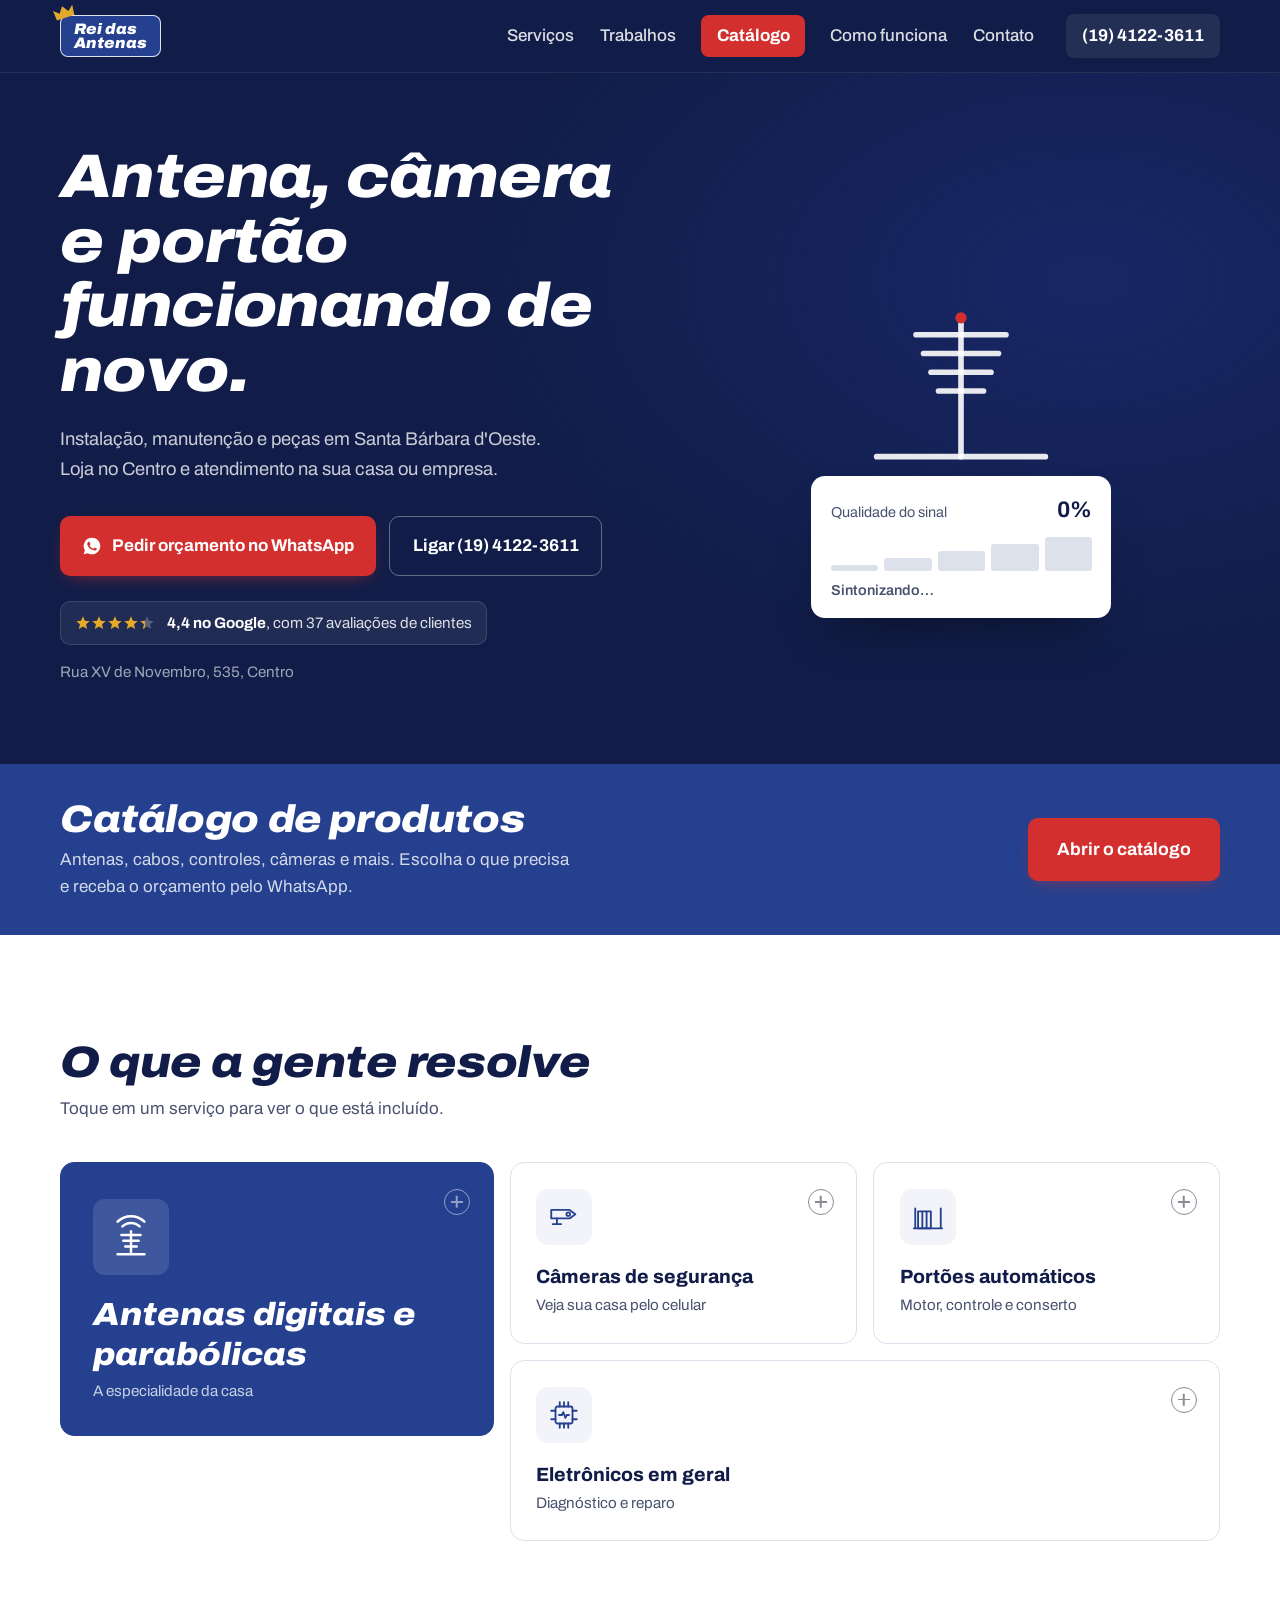
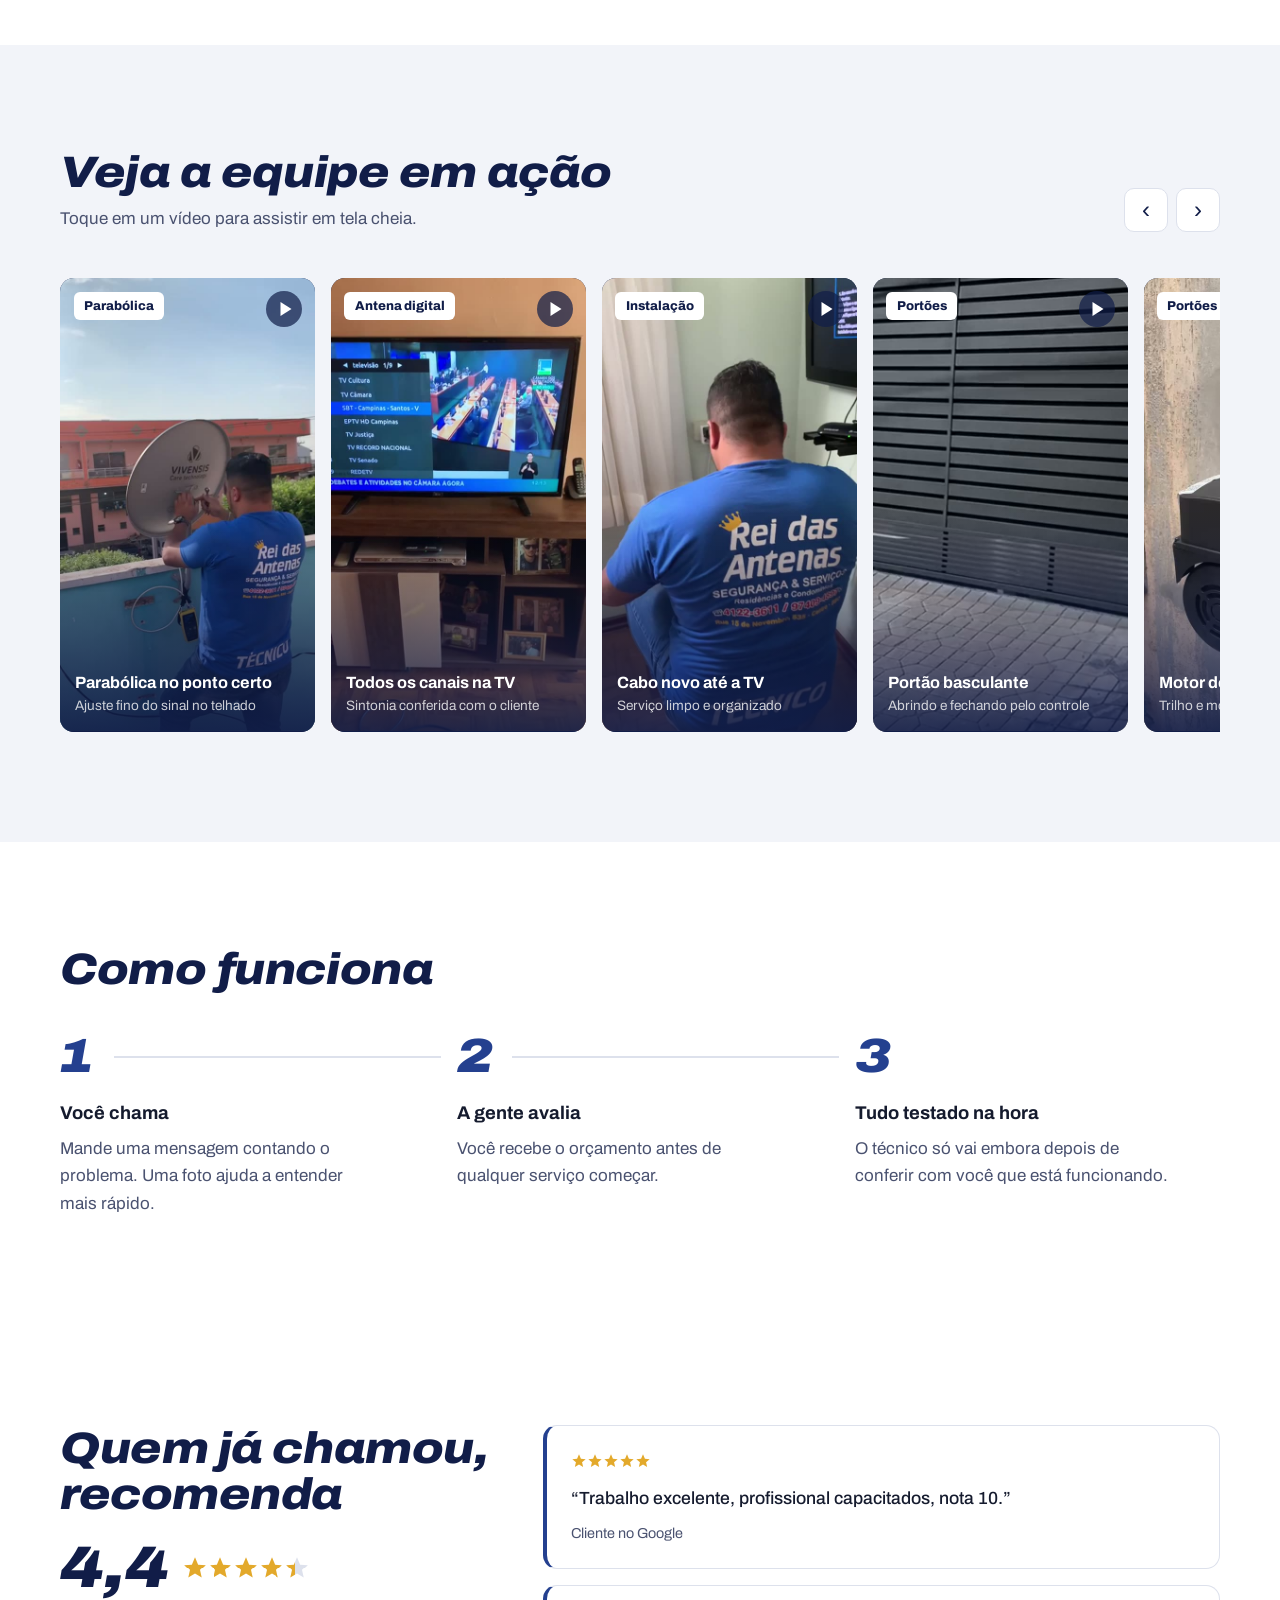
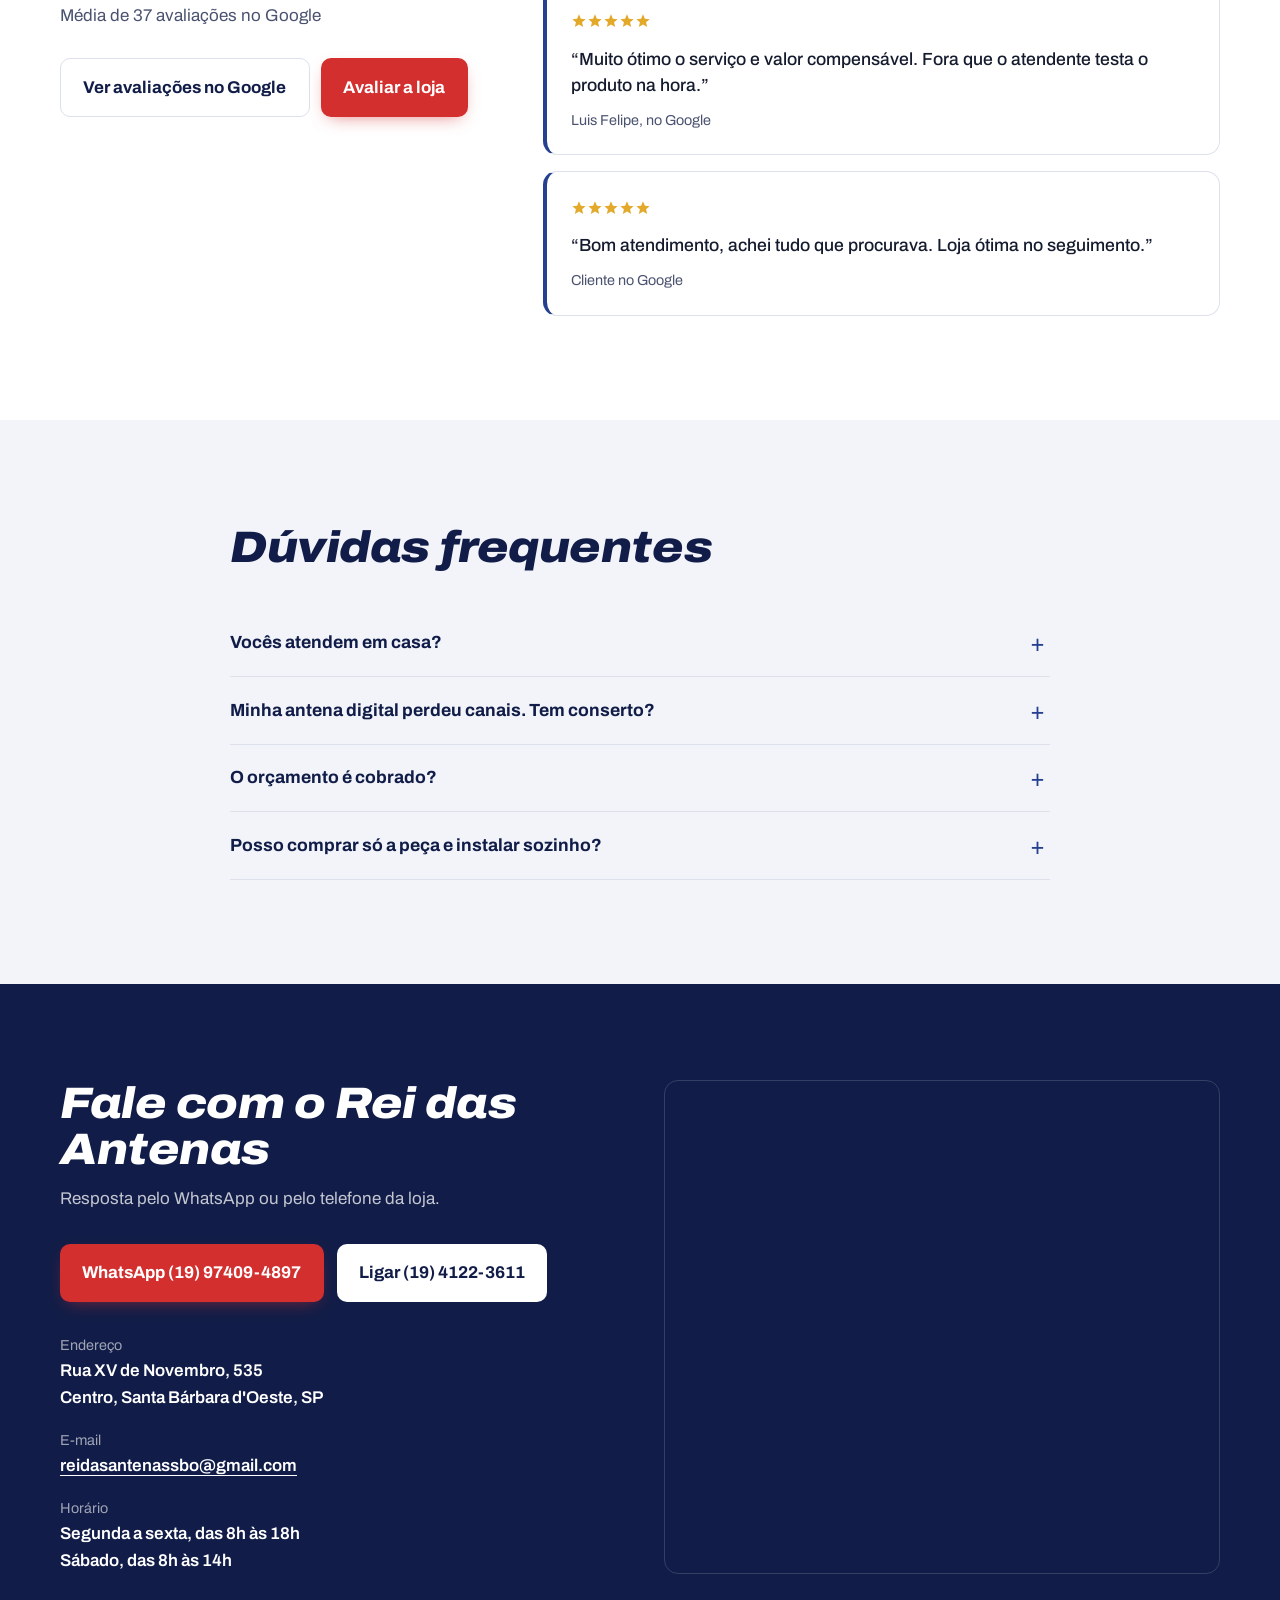
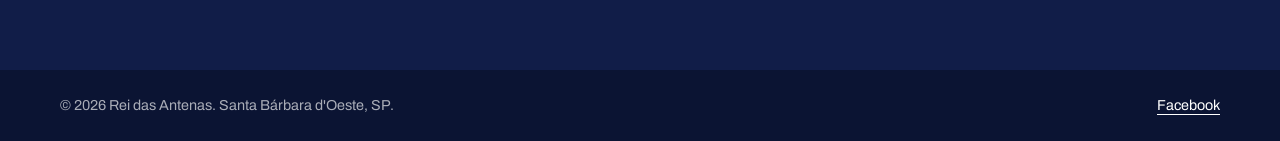
==== commit 1b08e750: "Vídeos de trabalhos e catálogo com busca e fotos dos produtos - Seção "Veja a equipe em ação" com 8 " ====
--- a/index.html
+++ b/index.html
@@ -40,7 +40,7 @@
   <link rel="preconnect" href="https://fonts.googleapis.com">
   <link rel="preconnect" href="https://fonts.gstatic.com" crossorigin>
   <link href="https://fonts.googleapis.com/css2?family=Archivo:ital,wdth,wght@0,62..125,400..800;1,62..125,700..900&display=swap" rel="stylesheet">
-  <link rel="stylesheet" href="css/style.css?v=7">
+  <link rel="stylesheet" href="css/style.css?v=9">
   <!-- abertura: toca uma vez por visita, e nunca para quem prefere menos movimento -->
   <script>
     (function () {
@@ -116,6 +116,7 @@
 
       <nav class="nav-links" aria-label="Seções">
         <a href="#servicos">Serviços</a>
+        <a href="#trabalhos">Trabalhos</a>
         <a href="catalogo.html" class="nav-catalog">Catálogo</a>
         <a href="#como">Como funciona</a>
         <a href="#contato">Contato</a>
@@ -130,6 +131,7 @@
 
     <nav class="menu-mobile" id="menuMobile" aria-label="Menu">
       <a href="#servicos">Serviços</a>
+      <a href="#trabalhos">Trabalhos</a>
       <a href="catalogo.html" class="nav-catalog">Catálogo</a>
       <a href="#como">Como funciona</a>
       <a href="#contato">Contato</a>
@@ -308,6 +310,94 @@
       </div>
     </section>
 
+    <!-- ===== Trabalhos: vídeos da equipe (sem som) ===== -->
+    <section class="section section-tint" id="trabalhos">
+      <div class="wrap">
+        <header class="section-head reels-head">
+          <div>
+            <h2>Veja a equipe em ação</h2>
+            <p>Toque em um vídeo para assistir em tela cheia.</p>
+          </div>
+          <div class="reels-nav" aria-hidden="true">
+            <button class="reels-arrow" type="button" data-dir="-1" tabindex="-1">‹</button>
+            <button class="reels-arrow" type="button" data-dir="1" tabindex="-1">›</button>
+          </div>
+        </header>
+
+        <ul class="reels" id="reels">
+          <li class="reel reel-feature" data-reveal>
+            <button class="reel-btn" type="button" data-src="assets/video/ra-parabolica.mp4" data-title="Apontando antena parabólica">
+              <video muted loop playsinline preload="none" poster="assets/video/ra-parabolica.jpg" src="assets/video/ra-parabolica-preview.mp4"></video>
+              <span class="reel-tag">Parabólica</span>
+              <span class="reel-info"><strong>Parabólica no ponto certo</strong><span>Ajuste fino do sinal no telhado</span></span>
+              <span class="reel-play" aria-hidden="true"></span>
+            </button>
+          </li>
+          <li class="reel" data-reveal>
+            <button class="reel-btn" type="button" data-src="assets/video/ra-canais-tv.mp4" data-title="Canais digitais sintonizados">
+              <video muted loop playsinline preload="none" poster="assets/video/ra-canais-tv.jpg" src="assets/video/ra-canais-tv-preview.mp4"></video>
+              <span class="reel-tag">Antena digital</span>
+              <span class="reel-info"><strong>Todos os canais na TV</strong><span>Sintonia conferida com o cliente</span></span>
+              <span class="reel-play" aria-hidden="true"></span>
+            </button>
+          </li>
+          <li class="reel" data-reveal>
+            <button class="reel-btn" type="button" data-src="assets/video/ra-instalacao-tv.mp4" data-title="Instalação na casa do cliente">
+              <video muted loop playsinline preload="none" poster="assets/video/ra-instalacao-tv.jpg" src="assets/video/ra-instalacao-tv-preview.mp4"></video>
+              <span class="reel-tag">Instalação</span>
+              <span class="reel-info"><strong>Cabo novo até a TV</strong><span>Serviço limpo e organizado</span></span>
+              <span class="reel-play" aria-hidden="true"></span>
+            </button>
+          </li>
+          <li class="reel" data-reveal>
+            <button class="reel-btn" type="button" data-src="assets/video/ra-portao-basculante.mp4" data-title="Portão basculante automatizado" data-wide>
+              <video muted loop playsinline preload="none" poster="assets/video/ra-portao-basculante.jpg" src="assets/video/ra-portao-basculante-preview.mp4"></video>
+              <span class="reel-tag">Portões</span>
+              <span class="reel-info"><strong>Portão basculante</strong><span>Abrindo e fechando pelo controle</span></span>
+              <span class="reel-play" aria-hidden="true"></span>
+            </button>
+          </li>
+          <li class="reel" data-reveal>
+            <button class="reel-btn" type="button" data-src="assets/video/ra-motor-portao.mp4" data-title="Instalação de motor de portão">
+              <video muted loop playsinline preload="none" poster="assets/video/ra-motor-portao.jpg" src="assets/video/ra-motor-portao-preview.mp4"></video>
+              <span class="reel-tag">Portões</span>
+              <span class="reel-info"><strong>Motor de portão</strong><span>Trilho e motor no lugar</span></span>
+              <span class="reel-play" aria-hidden="true"></span>
+            </button>
+          </li>
+          <li class="reel" data-reveal>
+            <button class="reel-btn" type="button" data-src="assets/video/ra-porteiro.mp4" data-title="Porteiro eletrônico com fechadura">
+              <video muted loop playsinline preload="none" poster="assets/video/ra-porteiro.jpg" src="assets/video/ra-porteiro-preview.mp4"></video>
+              <span class="reel-tag">Porteiro</span>
+              <span class="reel-info"><strong>Porteiro com fechadura</strong><span>Portão abre pelo interfone</span></span>
+              <span class="reel-play" aria-hidden="true"></span>
+            </button>
+          </li>
+          <li class="reel" data-reveal>
+            <button class="reel-btn" type="button" data-src="assets/video/ra-controle-portao.mp4" data-title="Controle de portão funcionando">
+              <video muted loop playsinline preload="none" poster="assets/video/ra-controle-portao.jpg" src="assets/video/ra-controle-portao-preview.mp4"></video>
+              <span class="reel-tag">Controles</span>
+              <span class="reel-info"><strong>Controle configurado</strong><span>Testado na hora</span></span>
+              <span class="reel-play" aria-hidden="true"></span>
+            </button>
+          </li>
+          <li class="reel" data-reveal>
+            <button class="reel-btn" type="button" data-src="assets/video/ra-carro-equipe.mp4" data-title="Equipe saindo para atendimento">
+              <video muted loop playsinline preload="none" poster="assets/video/ra-carro-equipe.jpg" src="assets/video/ra-carro-equipe-preview.mp4"></video>
+              <span class="reel-tag">Equipe</span>
+              <span class="reel-info"><strong>A caminho do cliente</strong><span>Carro equipado com escada</span></span>
+              <span class="reel-play" aria-hidden="true"></span>
+            </button>
+          </li>
+        </ul>
+      </div>
+    </section>
+
+    <!-- Player em tela cheia (os vídeos não têm som) -->
+    <dialog class="player" id="player" aria-label="Vídeo">
+      <button class="player-close" id="playerClose" type="button" aria-label="Fechar vídeo">×</button>
+      <video id="playerVideo" controls muted playsinline></video>
+    </dialog>
 
     <!-- ===== Como funciona (sequência real, por isso numerada) ===== -->
     <section class="section" id="como">
@@ -439,6 +529,6 @@
     <a href="tel:+551941223611" class="mb-call">Ligar</a>
   </div>
 
-  <script src="js/main.js?v=7"></script>
+  <script src="js/main.js?v=9"></script>
 </body>
 </html>
--- a/css/style.css
+++ b/css/style.css
@@ -487,23 +487,91 @@
 /* =========================================================
    Catálogo de produtos
    ========================================================= */
-.filters { display: flex; flex-wrap: wrap; gap: .5rem; margin-bottom: 1.6rem; }
-.filters button {
-  padding: .55rem 1rem;
-  border-radius: 999px;
+/* busca */
+.cat-search { display: grid; gap: .4rem; margin-bottom: 2rem; max-width: 720px; }
+.cat-search label { font-weight: 700; color: var(--navy); }
+.cat-search-row { display: flex; gap: .5rem; }
+.cat-search input {
+  flex: 1;
+  min-width: 0;
+  padding: .9rem 1rem;
   border: 1.5px solid var(--line);
+  border-radius: 10px;
   background: var(--white);
+  color: var(--ink);
+  font: inherit;
+}
+.cat-search input:focus { outline: none; border-color: var(--blue); box-shadow: 0 0 0 3px rgba(36, 64, 143, .15); }
+.cat-search .btn { border: 0; cursor: pointer; font: inherit; font-weight: 700; }
+
+/* coluna de filtros + resultados, como em loja virtual */
+.catalog-layout { display: grid; grid-template-columns: 240px 1fr; gap: 2rem; align-items: start; }
+.cat-side { position: sticky; top: 96px; display: grid; gap: 1.6rem; max-height: calc(100vh - 116px); overflow-y: auto; padding-right: .3rem; }
+.cat-group h2 { margin-bottom: .5rem; font-size: .95rem; font-style: normal; font-weight: 800; font-stretch: 100%; color: var(--navy); }
+.cat-list { list-style: none; display: grid; gap: .1rem; }
+.cat-list button {
+  display: flex;
+  align-items: center;
+  justify-content: space-between;
+  gap: .6rem;
+  width: 100%;
+  min-height: 40px;
+  padding: .4rem .65rem;
+  border: 0;
+  border-radius: 8px;
+  background: none;
+  color: var(--ink);
+  font: inherit;
+  font-size: .95rem;
+  text-align: left;
+  cursor: pointer;
+  transition: background .15s;
+}
+.cat-list button:hover { background: var(--paper); }
+.cat-list button[aria-pressed="true"] { background: var(--navy); color: var(--white); font-weight: 700; }
+.cat-list small { flex: none; font-size: .8rem; color: var(--ink-2); font-variant-numeric: tabular-nums; }
+.cat-list button[aria-pressed="true"] small { color: rgba(255, 255, 255, .75); }
+.cat-clear { justify-self: start; padding: .5rem 0; border: 0; background: none; color: var(--blue); font: inherit; font-weight: 700; text-decoration: underline; text-underline-offset: 3px; cursor: pointer; }
+
+.cat-toolbar { display: flex; flex-wrap: wrap; align-items: center; justify-content: space-between; gap: .8rem 1.2rem; padding-bottom: 1rem; margin-bottom: 1rem; border-bottom: 1px solid var(--line); }
+.cat-info { color: var(--ink-2); }
+.cat-info strong { color: var(--navy); }
+.cat-controls { display: flex; flex-wrap: wrap; align-items: center; gap: .6rem 1rem; }
+.cat-controls label { display: flex; align-items: center; gap: .45rem; font-size: .92rem; color: var(--ink-2); }
+.cat-controls select {
+  min-height: 40px;
+  padding: .4rem 2rem .4rem .7rem;
+  border: 1.5px solid var(--line);
+  border-radius: 8px;
+  background: var(--white) url("data:image/svg+xml,%3Csvg xmlns='http://www.w3.org/2000/svg' viewBox='0 0 12 8'%3E%3Cpath d='M1 1l5 5 5-5' fill='none' stroke='%23111d48' stroke-width='1.8'/%3E%3C/svg%3E") no-repeat right .7rem center / 11px;
   color: var(--navy);
   font: inherit;
   font-weight: 600;
-  font-size: .95rem;
+  appearance: none;
   cursor: pointer;
-  transition: background .2s, color .2s, border-color .2s;
-}
-.filters button:hover { border-color: var(--blue); }
-.filters button[aria-pressed="true"] { background: var(--navy); border-color: var(--navy); color: var(--white); }
-
-.products { display: grid; grid-template-columns: repeat(auto-fill, minmax(220px, 1fr)); gap: 1rem; }
+}
+.cat-controls select:focus-visible { border-color: var(--blue); }
+.cat-toggle { display: none; min-height: 40px; padding: .4rem .9rem; border: 1.5px solid var(--navy); border-radius: 8px; background: var(--white); color: var(--navy); font: inherit; font-weight: 700; cursor: pointer; }
+.cat-toggle[aria-expanded="true"] { background: var(--navy); color: var(--white); }
+
+.cat-chips { display: flex; flex-wrap: wrap; gap: .4rem; }
+.cat-chips:not(:empty) { margin-bottom: 1rem; }
+.cat-chips button { display: inline-flex; align-items: center; gap: .4rem; min-height: 34px; padding: .3rem .75rem; border: 0; border-radius: 999px; background: #e6ebf8; color: var(--navy); font: inherit; font-size: .88rem; font-weight: 600; cursor: pointer; }
+.cat-chips button:hover { background: #d6def4; }
+.cat-chips span { font-size: 1.1rem; line-height: 1; }
+
+.cat-empty { padding: 2.5rem 1.5rem; border: 1.5px dashed var(--line); border-radius: var(--radius); text-align: center; }
+.cat-empty h3 { color: var(--navy); }
+.cat-empty p { margin: .4rem auto 1.2rem; max-width: 44ch; color: var(--ink-2); }
+.cat-empty .btn { border: 1.5px solid var(--line); background: var(--white); font: inherit; font-weight: 700; cursor: pointer; }
+
+.pager { display: flex; flex-wrap: wrap; justify-content: center; gap: .35rem; margin-top: 2rem; }
+.pager button { min-width: 44px; height: 44px; padding: 0 .6rem; border: 1.5px solid var(--line); border-radius: 10px; background: var(--white); color: var(--navy); font: inherit; font-weight: 700; cursor: pointer; transition: border-color .2s, background .2s; }
+.pager button:hover:not(:disabled) { border-color: var(--blue); }
+.pager button[aria-current="page"] { background: var(--navy); border-color: var(--navy); color: var(--white); }
+.pager button:disabled { opacity: .4; cursor: default; }
+
+.products { display: grid; grid-template-columns: repeat(auto-fill, minmax(210px, 1fr)); gap: 1rem; }
 .product {
   display: flex;
   flex-direction: column;
@@ -681,12 +749,82 @@
 .whats-float:hover { transform: scale(1.06); }
 .whats-float svg { width: 30px; height: 30px; fill: currentColor; }
 
+/* ---------- Trabalhos: vídeos verticais ---------- */
+.reels-head { display: flex; justify-content: space-between; align-items: flex-end; gap: 1.5rem; }
+.reels-nav { display: flex; gap: .5rem; }
+.reels-arrow { width: 44px; height: 44px; border-radius: 10px; border: 1px solid var(--line); background: var(--white); color: var(--navy); font-size: 1.5rem; line-height: 1; cursor: pointer; transition: background .2s, color .2s; }
+.reels-arrow:hover { background: var(--navy); color: var(--white); }
+
+/* faixa que desliza para o lado, com setas; mostra 4 vídeos e um pedaço do próximo */
+.reels {
+  list-style: none;
+  display: grid;
+  grid-auto-flow: column;
+  grid-auto-columns: calc((100% - 4rem) / 4.3);
+  gap: 1rem;
+  overflow-x: auto;
+  scroll-snap-type: x mandatory;
+  scrollbar-width: none;
+  padding: 6px 0 .4rem;   /* espaço para o card subir no hover sem ser cortado */
+}
+.reels::-webkit-scrollbar { display: none; }
+.reel { scroll-snap-align: start; }
+.reel-btn {
+  position: relative;
+  display: block;
+  width: 100%;
+  aspect-ratio: 9 / 16;
+  padding: 0;
+  border: 0;
+  border-radius: var(--radius);
+  overflow: hidden;
+  background: var(--navy);
+  color: var(--white);
+  font: inherit;
+  text-align: left;
+  cursor: pointer;
+  transition: transform .4s var(--ease), box-shadow .4s var(--ease);
+}
+.reel-btn video { position: absolute; inset: 0; width: 100%; height: 100%; object-fit: cover; transition: transform .8s var(--ease); }
+.reel-btn::before { content: ""; position: absolute; inset: 50% 0 0; z-index: 1; background: linear-gradient(transparent, rgba(17, 29, 72, .9)); pointer-events: none; }
+.reel-btn:hover { transform: translateY(-5px); box-shadow: 0 26px 46px -30px rgba(17, 29, 72, .8); }
+.reel-btn:hover video { transform: scale(1.04); }
+.reel-tag { position: absolute; top: .85rem; left: .85rem; z-index: 2; padding: .25rem .65rem; border-radius: 6px; background: var(--white); color: var(--navy); font-size: .8rem; font-weight: 800; }
+.reel-info { position: absolute; left: .95rem; right: .95rem; bottom: .95rem; z-index: 2; display: grid; gap: .1rem; }
+.reel-info strong { font-size: 1.02rem; line-height: 1.25; }
+.reel-info span { font-size: .85rem; color: rgba(255, 255, 255, .78); }
+.reel-play { position: absolute; top: .8rem; right: .8rem; z-index: 2; width: 36px; height: 36px; border-radius: 50%; background: rgba(17, 29, 72, .7); transition: background .25s, transform .3s var(--ease); }
+.reel-play::before { content: ""; position: absolute; top: 50%; left: 54%; border: 7px solid transparent; border-left: 11px solid var(--white); border-right: 0; transform: translate(-50%, -50%); }
+.reel-btn:hover .reel-play { background: var(--red); transform: scale(1.08); }
+.reel-progress { position: absolute; left: 0; bottom: 0; z-index: 2; height: 3px; width: calc(var(--p, 0) * 100%); background: var(--red); }
+
+/* player em tela cheia */
+.player { margin: auto; padding: 0; border: 0; background: transparent; width: min(92vw, 460px, 92vh * 9 / 16); max-width: none; max-height: 92vh; overflow: visible; }
+.player.wide { width: min(92vw, 960px, 92vh * 16 / 9); }
+.player::backdrop { background: rgba(10, 16, 40, .9); }
+.player[open] { animation: playerIn .35s var(--ease); }
+@keyframes playerIn { from { opacity: 0; transform: scale(.95); } }
+.player video { display: block; width: 100%; max-height: 92vh; border-radius: var(--radius); background: #000; aspect-ratio: 9 / 16; }
+.player.wide video { aspect-ratio: 16 / 9; }
+.player-close { position: absolute; top: -12px; right: -12px; z-index: 2; width: 44px; height: 44px; border-radius: 50%; border: 0; background: var(--white); color: var(--navy); font-size: 1.6rem; font-weight: 700; line-height: 1; cursor: pointer; box-shadow: 0 6px 16px -6px rgba(0, 0, 0, .5); }
+.player-close:hover { background: var(--red); color: var(--white); }
+
 /* ---------- Responsivo ---------- */
 @media (max-width: 980px) {
   .hero-grid, .shop, .contact-grid, .reviews-grid { grid-template-columns: 1fr; }
   .signal { order: -1; }
   .signal-art { width: 240px; }
   .services { grid-template-columns: 1fr 1fr; grid-template-areas: "feat feat" "a b" "c c"; }
+
+  /* catálogo: filtros saem da lateral e abrem pelo botão "Filtros" */
+  .catalog-layout { grid-template-columns: 1fr; gap: 0; }
+  .cat-toggle { display: inline-flex; align-items: center; gap: .3rem; }
+  .cat-side { position: static; display: none; max-height: none; overflow: visible; grid-template-columns: 1fr 1fr; gap: 1.2rem; margin-bottom: 1.2rem; padding: 1rem; border: 1px solid var(--line); border-radius: var(--radius); background: var(--paper); }
+  .cat-side.open { display: grid; }
+  .cat-side .cat-clear { grid-column: 1 / -1; }
+
+  /* vídeos encostam na borda da tela */
+  .reels { grid-auto-columns: 38%; margin-inline: -1.25rem; padding: 6px 1.25rem .4rem; scroll-padding-inline: 1.25rem; }
 }
 
 @media (max-width: 760px) {
@@ -710,12 +848,16 @@
   .quote-bar { bottom: .9rem; width: calc(100% - 1.5rem); justify-content: space-between; }
   .quote-send { display: none; }
   .has-quote .whats-float { bottom: 6rem; }
-  /* filtros numa fileira só, deslizando para o lado */
-  .filters { flex-wrap: nowrap; overflow-x: auto; margin-inline: -1.25rem; padding: 0 1.25rem .4rem; scrollbar-width: none; }
-  .filters::-webkit-scrollbar { display: none; }
-  .filters button { flex: none; }
+  .cat-search .btn { padding-inline: 1rem; }
+  .cat-toolbar { flex-direction: column; align-items: stretch; }
+  .cat-controls { display: grid; grid-template-columns: auto 1fr; }
+  .cat-controls label:last-child { display: none; }   /* no celular, 12 por página e paginação bastam */
+  .cat-controls select { width: 100%; }
+  .cat-side { grid-template-columns: 1fr; }
   .catalog-cta-inner, .not-found-inner { flex-direction: column; align-items: flex-start; gap: 1.2rem; }
   .catalog-cta .btn, .not-found .btn { width: 100%; justify-content: center; }
+  .reels { grid-auto-columns: 68%; }
+  .reels-nav { display: none; }
   .steps { grid-template-columns: 1fr; gap: 1.5rem; }
   .steps li { padding: 0 0 0 4rem; }
   .steps li::after { display: none; }
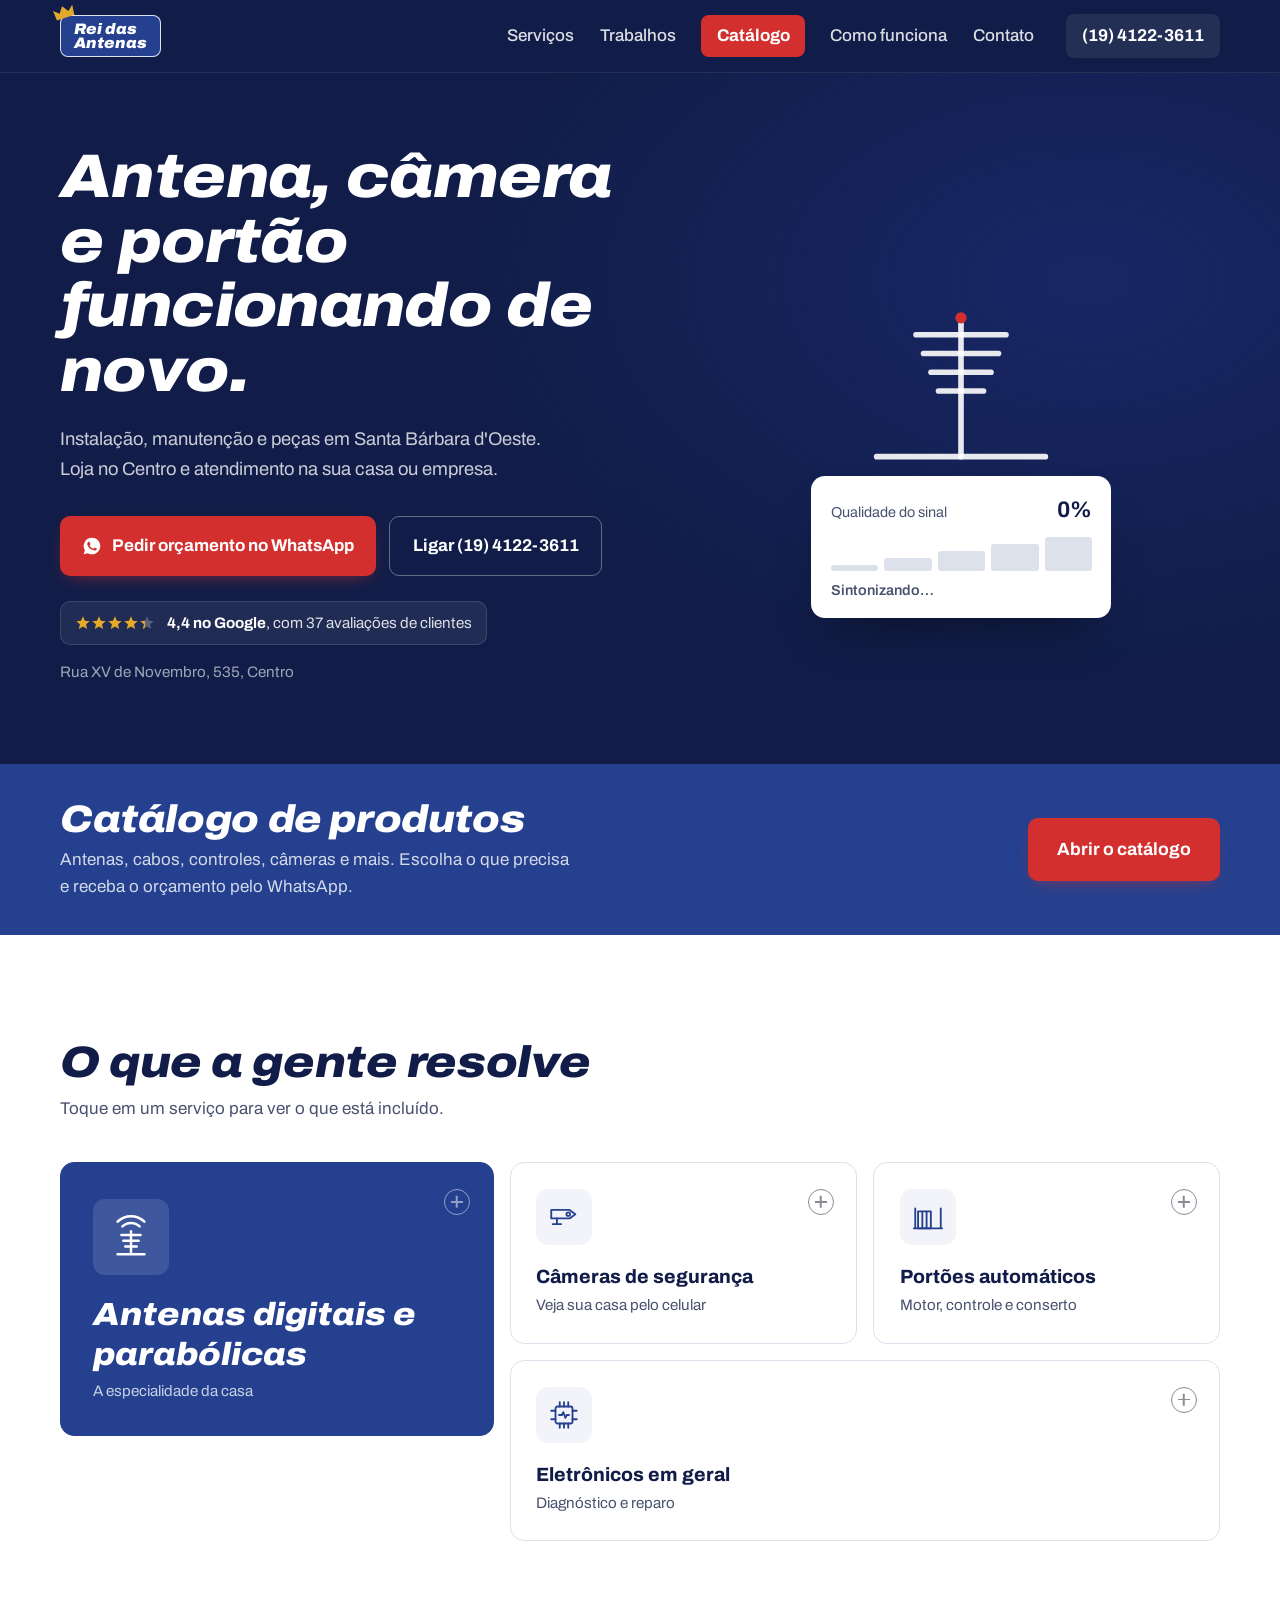
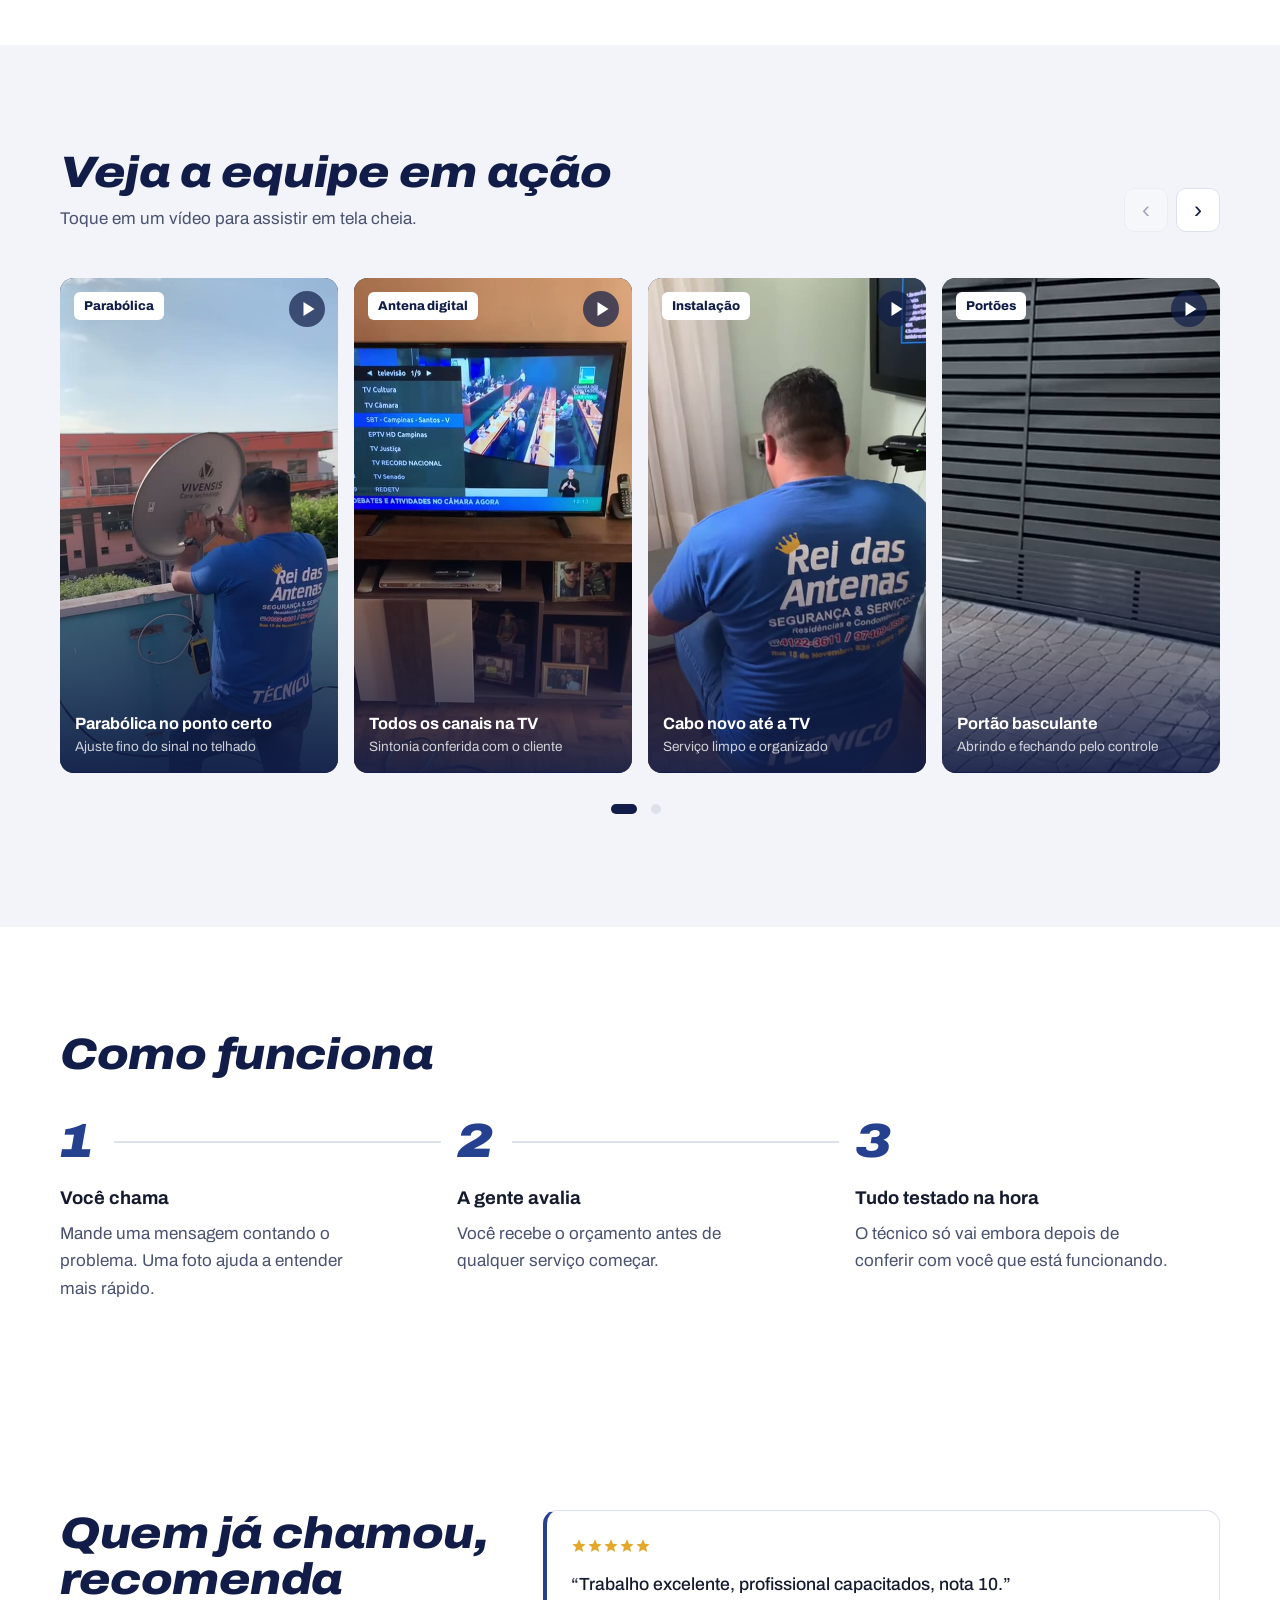
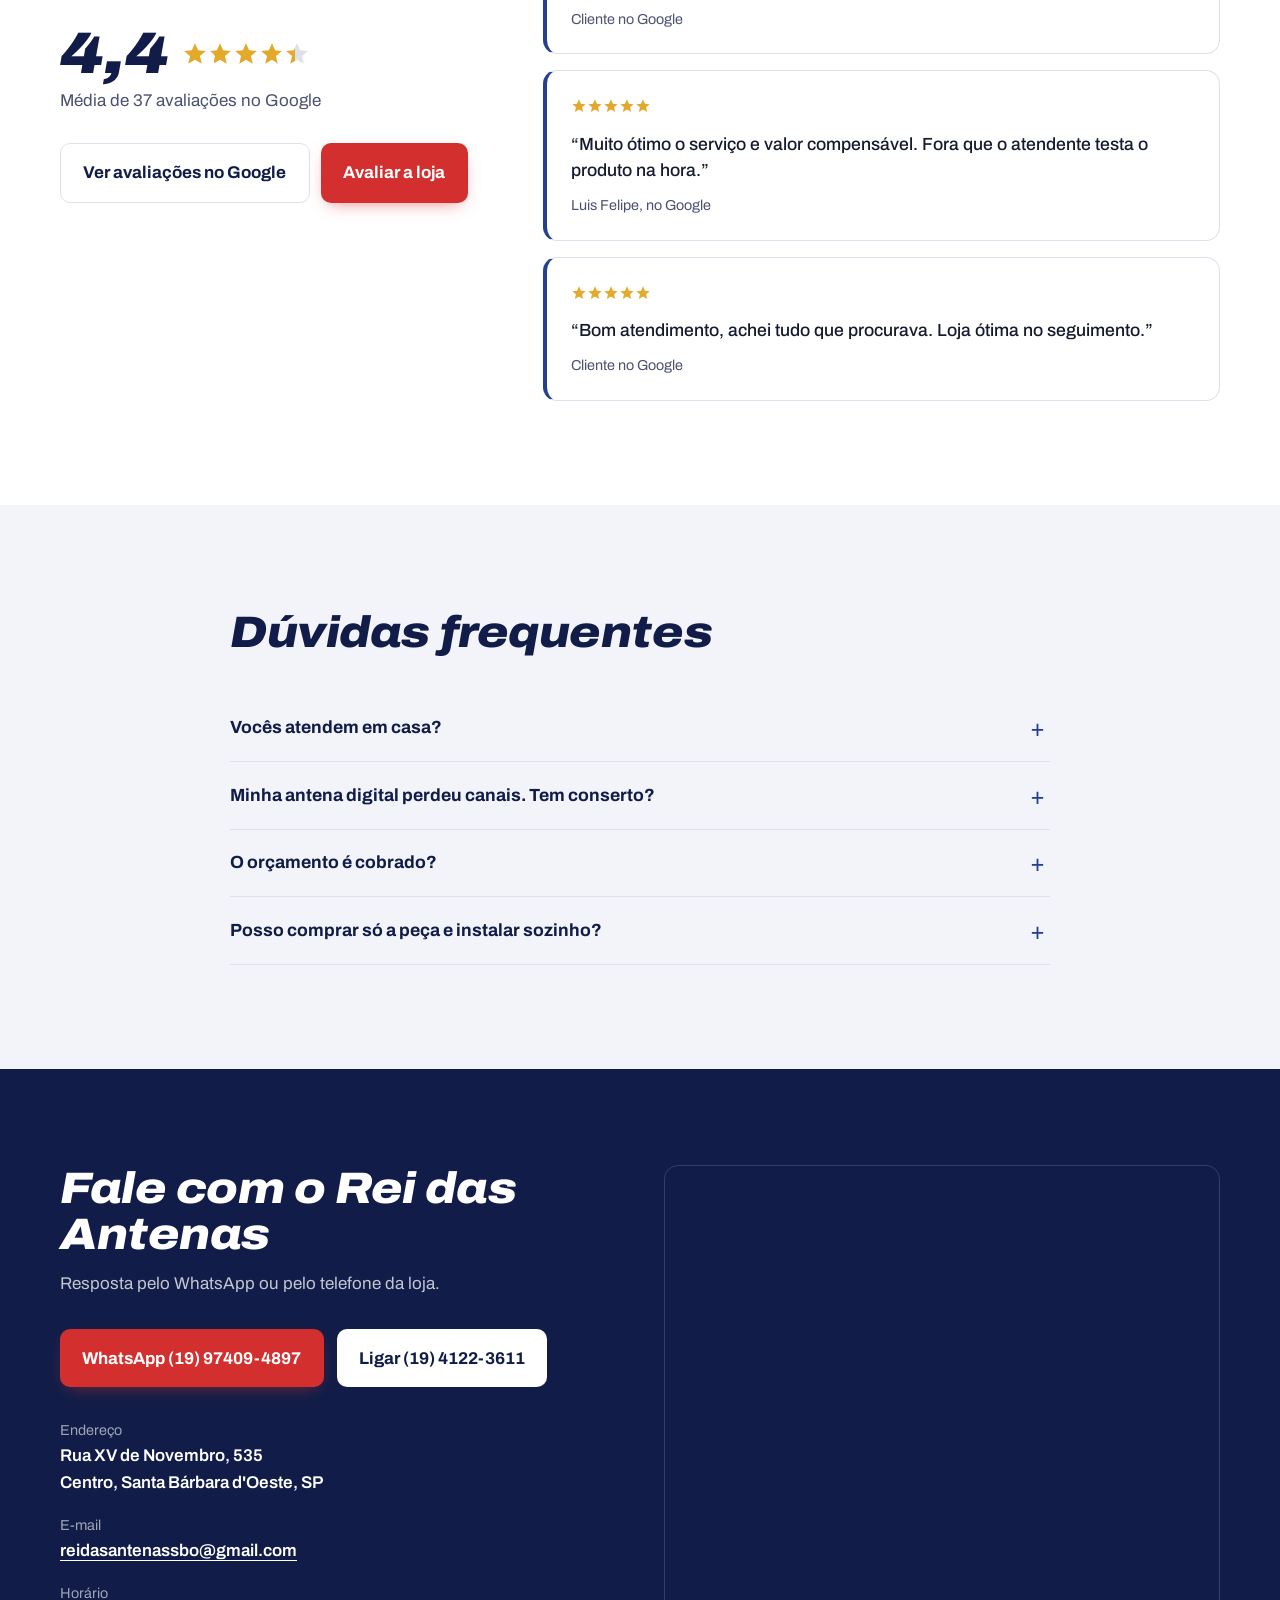
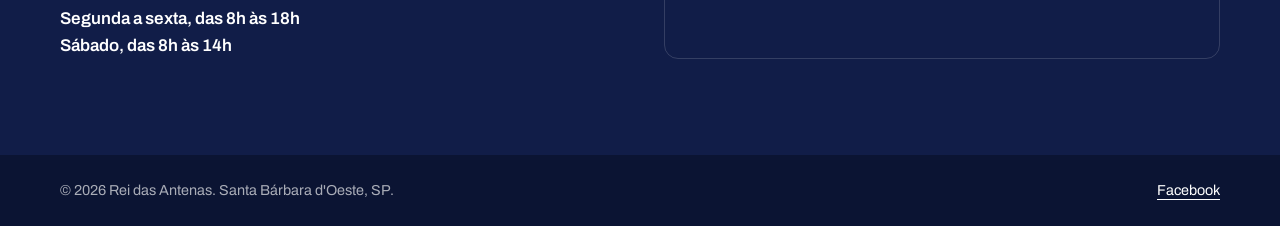
==== commit 7450ebad: "Faixa de vídeos sem cards cortados e correções de layout - Vídeos: só cards inteiros (4/3/2 por vez)" ====
--- a/index.html
+++ b/index.html
@@ -40,7 +40,7 @@
   <link rel="preconnect" href="https://fonts.googleapis.com">
   <link rel="preconnect" href="https://fonts.gstatic.com" crossorigin>
   <link href="https://fonts.googleapis.com/css2?family=Archivo:ital,wdth,wght@0,62..125,400..800;1,62..125,700..900&display=swap" rel="stylesheet">
-  <link rel="stylesheet" href="css/style.css?v=9">
+  <link rel="stylesheet" href="css/style.css?v=12">
   <!-- abertura: toca uma vez por visita, e nunca para quem prefere menos movimento -->
   <script>
     (function () {
@@ -318,9 +318,9 @@
             <h2>Veja a equipe em ação</h2>
             <p>Toque em um vídeo para assistir em tela cheia.</p>
           </div>
-          <div class="reels-nav" aria-hidden="true">
-            <button class="reels-arrow" type="button" data-dir="-1" tabindex="-1">‹</button>
-            <button class="reels-arrow" type="button" data-dir="1" tabindex="-1">›</button>
+          <div class="reels-nav">
+            <button class="reels-arrow" type="button" data-dir="-1" aria-label="Vídeos anteriores" aria-controls="reels">‹</button>
+            <button class="reels-arrow" type="button" data-dir="1" aria-label="Próximos vídeos" aria-controls="reels">›</button>
           </div>
         </header>
 
@@ -390,6 +390,8 @@
             </button>
           </li>
         </ul>
+        <!-- uma bolinha por "página" de vídeos; criadas em js/main.js -->
+        <div class="reels-dots" id="reelsDots" role="group" aria-label="Páginas de vídeos"></div>
       </div>
     </section>
 
@@ -529,6 +531,6 @@
     <a href="tel:+551941223611" class="mb-call">Ligar</a>
   </div>
 
-  <script src="js/main.js?v=9"></script>
+  <script src="js/main.js?v=12"></script>
 </body>
 </html>
--- a/css/style.css
+++ b/css/style.css
@@ -106,7 +106,7 @@
 }
 
 .nav-links { display: flex; align-items: center; gap: 1.6rem; margin-left: auto; }
-.nav-links a { text-decoration: none; font-weight: 500; opacity: .85; transition: opacity .2s; }
+.nav-links a { text-decoration: none; font-weight: 500; white-space: nowrap; opacity: .85; transition: opacity .2s; }
 .nav-links a:hover { opacity: 1; }
 .nav-phone {
   text-decoration: none;
@@ -537,7 +537,7 @@
 .cat-info { color: var(--ink-2); }
 .cat-info strong { color: var(--navy); }
 .cat-controls { display: flex; flex-wrap: wrap; align-items: center; gap: .6rem 1rem; }
-.cat-controls label { display: flex; align-items: center; gap: .45rem; font-size: .92rem; color: var(--ink-2); }
+.cat-controls label { display: flex; align-items: center; gap: .45rem; font-size: .92rem; color: var(--ink-2); white-space: nowrap; }
 .cat-controls select {
   min-height: 40px;
   padding: .4rem 2rem .4rem .7rem;
@@ -755,20 +755,32 @@
 .reels-arrow { width: 44px; height: 44px; border-radius: 10px; border: 1px solid var(--line); background: var(--white); color: var(--navy); font-size: 1.5rem; line-height: 1; cursor: pointer; transition: background .2s, color .2s; }
 .reels-arrow:hover { background: var(--navy); color: var(--white); }
 
-/* faixa que desliza para o lado, com setas; mostra 4 vídeos e um pedaço do próximo */
+/* faixa que desliza para o lado: só vídeos inteiros (4 no computador, 3 no tablet, 2 no celular);
+   o resto aparece pelas setas, arrastando com o mouse ou deslizando o dedo */
 .reels {
+  --por-vez: 4;
   list-style: none;
   display: grid;
   grid-auto-flow: column;
-  grid-auto-columns: calc((100% - 4rem) / 4.3);
+  grid-auto-columns: calc((100% - (var(--por-vez) - 1) * 1rem) / var(--por-vez));
   gap: 1rem;
   overflow-x: auto;
   scroll-snap-type: x mandatory;
   scrollbar-width: none;
   padding: 6px 0 .4rem;   /* espaço para o card subir no hover sem ser cortado */
+  cursor: grab;
 }
 .reels::-webkit-scrollbar { display: none; }
+.reels.arrastando { cursor: grabbing; scroll-snap-type: none; }
+.reels.arrastando .reel-btn { pointer-events: none; }
 .reel { scroll-snap-align: start; }
+.reels-arrow:disabled { opacity: .35; cursor: default; }
+.reels-arrow:disabled:hover { background: var(--white); color: var(--navy); }
+.reels-dots { display: flex; justify-content: center; gap: .3rem; margin-top: 1rem; }
+.reels-dots:empty { display: none; }
+.reels-dots button { display: grid; place-items: center; width: 28px; height: 28px; padding: 0; border: 0; background: none; cursor: pointer; }
+.reels-dots button::before { content: ""; width: 10px; height: 10px; border-radius: 999px; background: var(--line); transition: width .3s var(--ease), background .3s; }
+.reels-dots button[aria-current="true"]::before { width: 26px; background: var(--navy); }
 .reel-btn {
   position: relative;
   display: block;
@@ -811,20 +823,30 @@
 
 /* ---------- Responsivo ---------- */
 @media (max-width: 980px) {
+  /* telefone sai do topo para os links caberem (ele continua no botão Ligar e no contato) */
+  .nav-phone { display: none; }
+  .nav-links { gap: 1.2rem; }
   .hero-grid, .shop, .contact-grid, .reviews-grid { grid-template-columns: 1fr; }
   .signal { order: -1; }
   .signal-art { width: 240px; }
   .services { grid-template-columns: 1fr 1fr; grid-template-areas: "feat feat" "a b" "c c"; }
 
   /* catálogo: filtros saem da lateral e abrem pelo botão "Filtros" */
-  .catalog-layout { grid-template-columns: 1fr; gap: 0; }
+  /* resultados viram itens soltos para o painel de filtros abrir logo abaixo da barra com o botão */
+  .catalog-layout { display: flex; flex-direction: column; align-items: stretch; gap: 0; }
+  .cat-results { display: contents; }
+  .cat-toolbar { order: 1; }
+  .cat-side { order: 2; }
+  .cat-chips { order: 3; }
+  .products, .cat-empty { order: 4; }
+  .pager { order: 5; }
   .cat-toggle { display: inline-flex; align-items: center; gap: .3rem; }
   .cat-side { position: static; display: none; max-height: none; overflow: visible; grid-template-columns: 1fr 1fr; gap: 1.2rem; margin-bottom: 1.2rem; padding: 1rem; border: 1px solid var(--line); border-radius: var(--radius); background: var(--paper); }
   .cat-side.open { display: grid; }
   .cat-side .cat-clear { grid-column: 1 / -1; }
 
-  /* vídeos encostam na borda da tela */
-  .reels { grid-auto-columns: 38%; margin-inline: -1.25rem; padding: 6px 1.25rem .4rem; scroll-padding-inline: 1.25rem; }
+  /* tablet: 3 vídeos por vez */
+  .reels { --por-vez: 3; }
 }
 
 @media (max-width: 760px) {
@@ -837,7 +859,7 @@
     background: var(--navy);
     transition: max-height .35s var(--ease);
   }
-  .menu-mobile.open { max-height: 300px; }
+  .menu-mobile.open { max-height: 480px; }   /* folga para 5 links mesmo com letra grande no celular */
   .menu-mobile a { padding: 1rem 1.25rem; text-decoration: none; font-weight: 600; border-top: 1px solid rgba(255, 255, 255, .08); }
 
   .services { grid-template-columns: 1fr; grid-template-areas: "feat" "a" "b" "c"; }
@@ -856,7 +878,14 @@
   .cat-side { grid-template-columns: 1fr; }
   .catalog-cta-inner, .not-found-inner { flex-direction: column; align-items: flex-start; gap: 1.2rem; }
   .catalog-cta .btn, .not-found .btn { width: 100%; justify-content: center; }
-  .reels { grid-auto-columns: 68%; }
+  .reels { --por-vez: 2; }
+  /* cards estreitos (2 por vez): etiqueta, play e textos menores para não se encostarem */
+  .reel-tag { top: .55rem; left: .55rem; padding: .15rem .45rem; font-size: .7rem; }
+  .reel-play { top: .5rem; right: .5rem; width: 28px; height: 28px; }
+  .reel-play::before { border-width: 5px 0 5px 8px; }
+  .reel-info { left: .6rem; right: .6rem; bottom: .6rem; }
+  .reel-info strong { font-size: .88rem; }
+  .reel-info span { font-size: .75rem; }
   .reels-nav { display: none; }
   .steps { grid-template-columns: 1fr; gap: 1.5rem; }
   .steps li { padding: 0 0 0 4rem; }
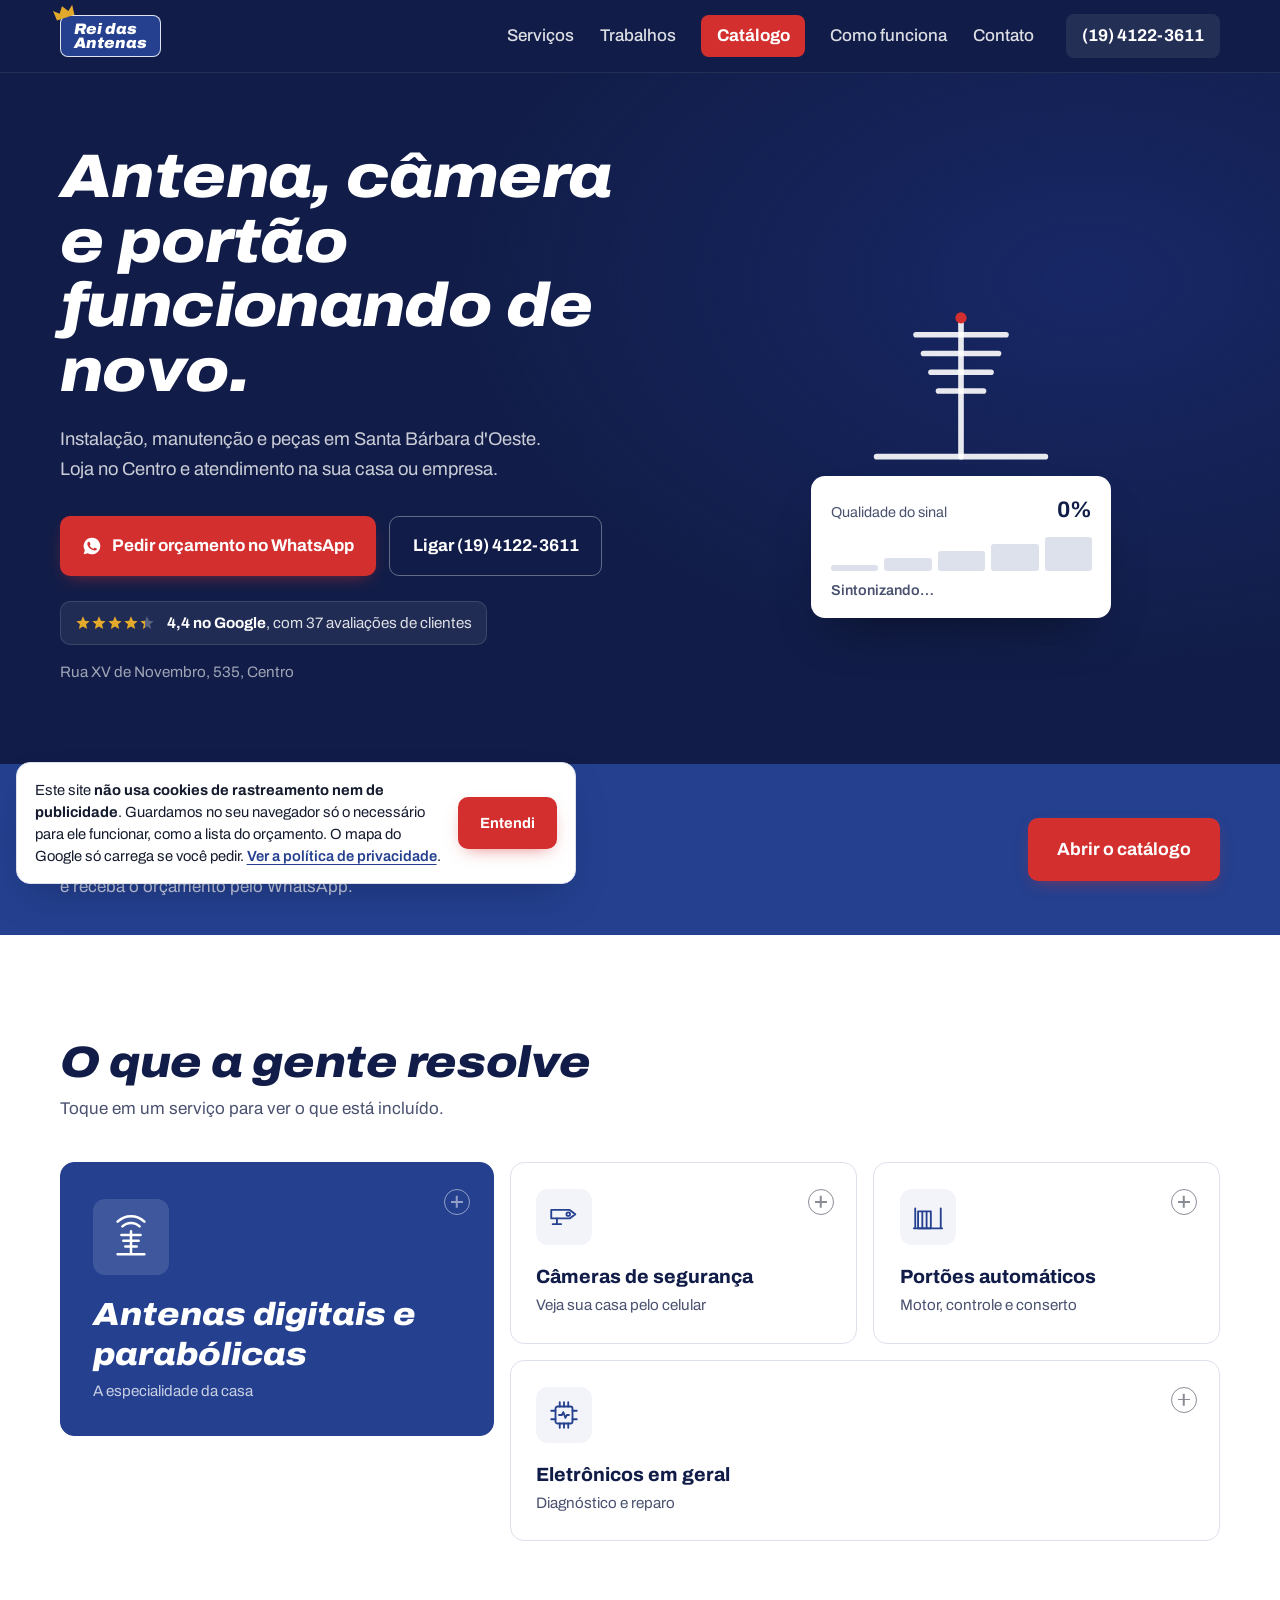
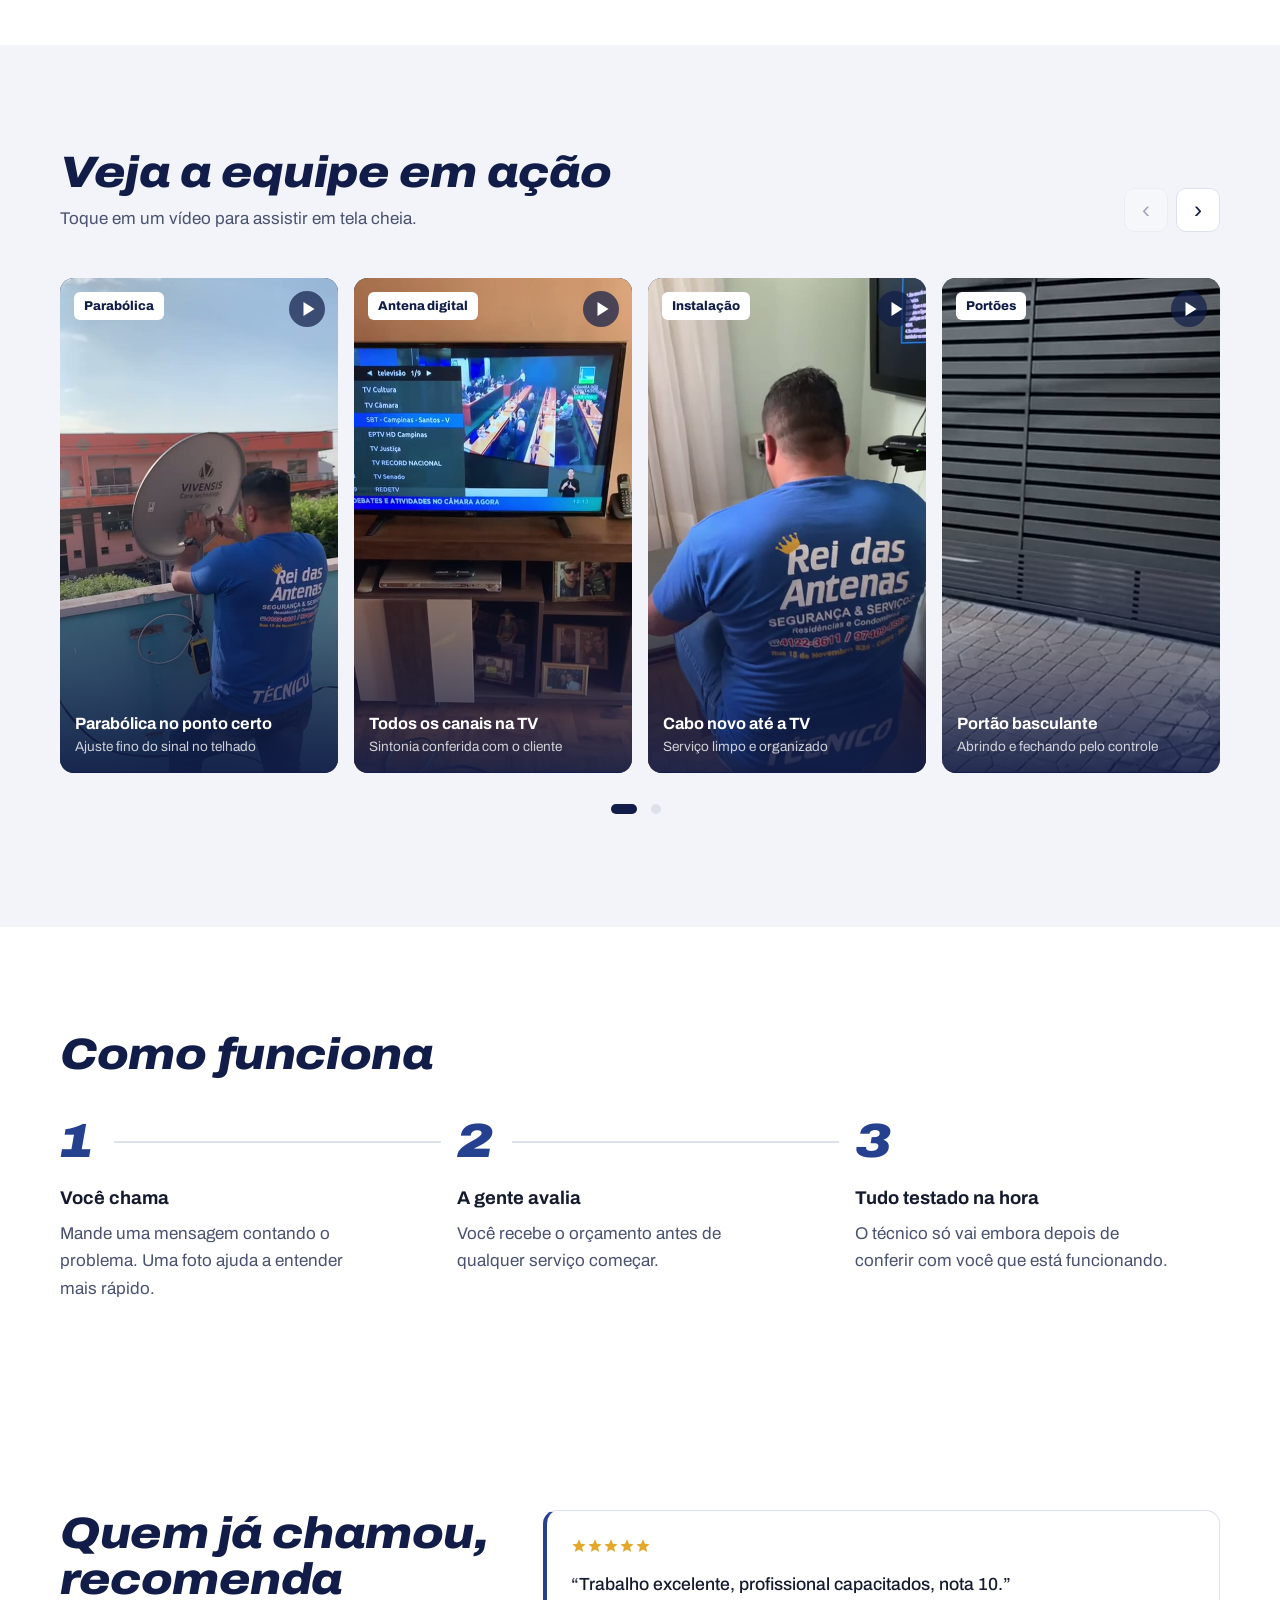
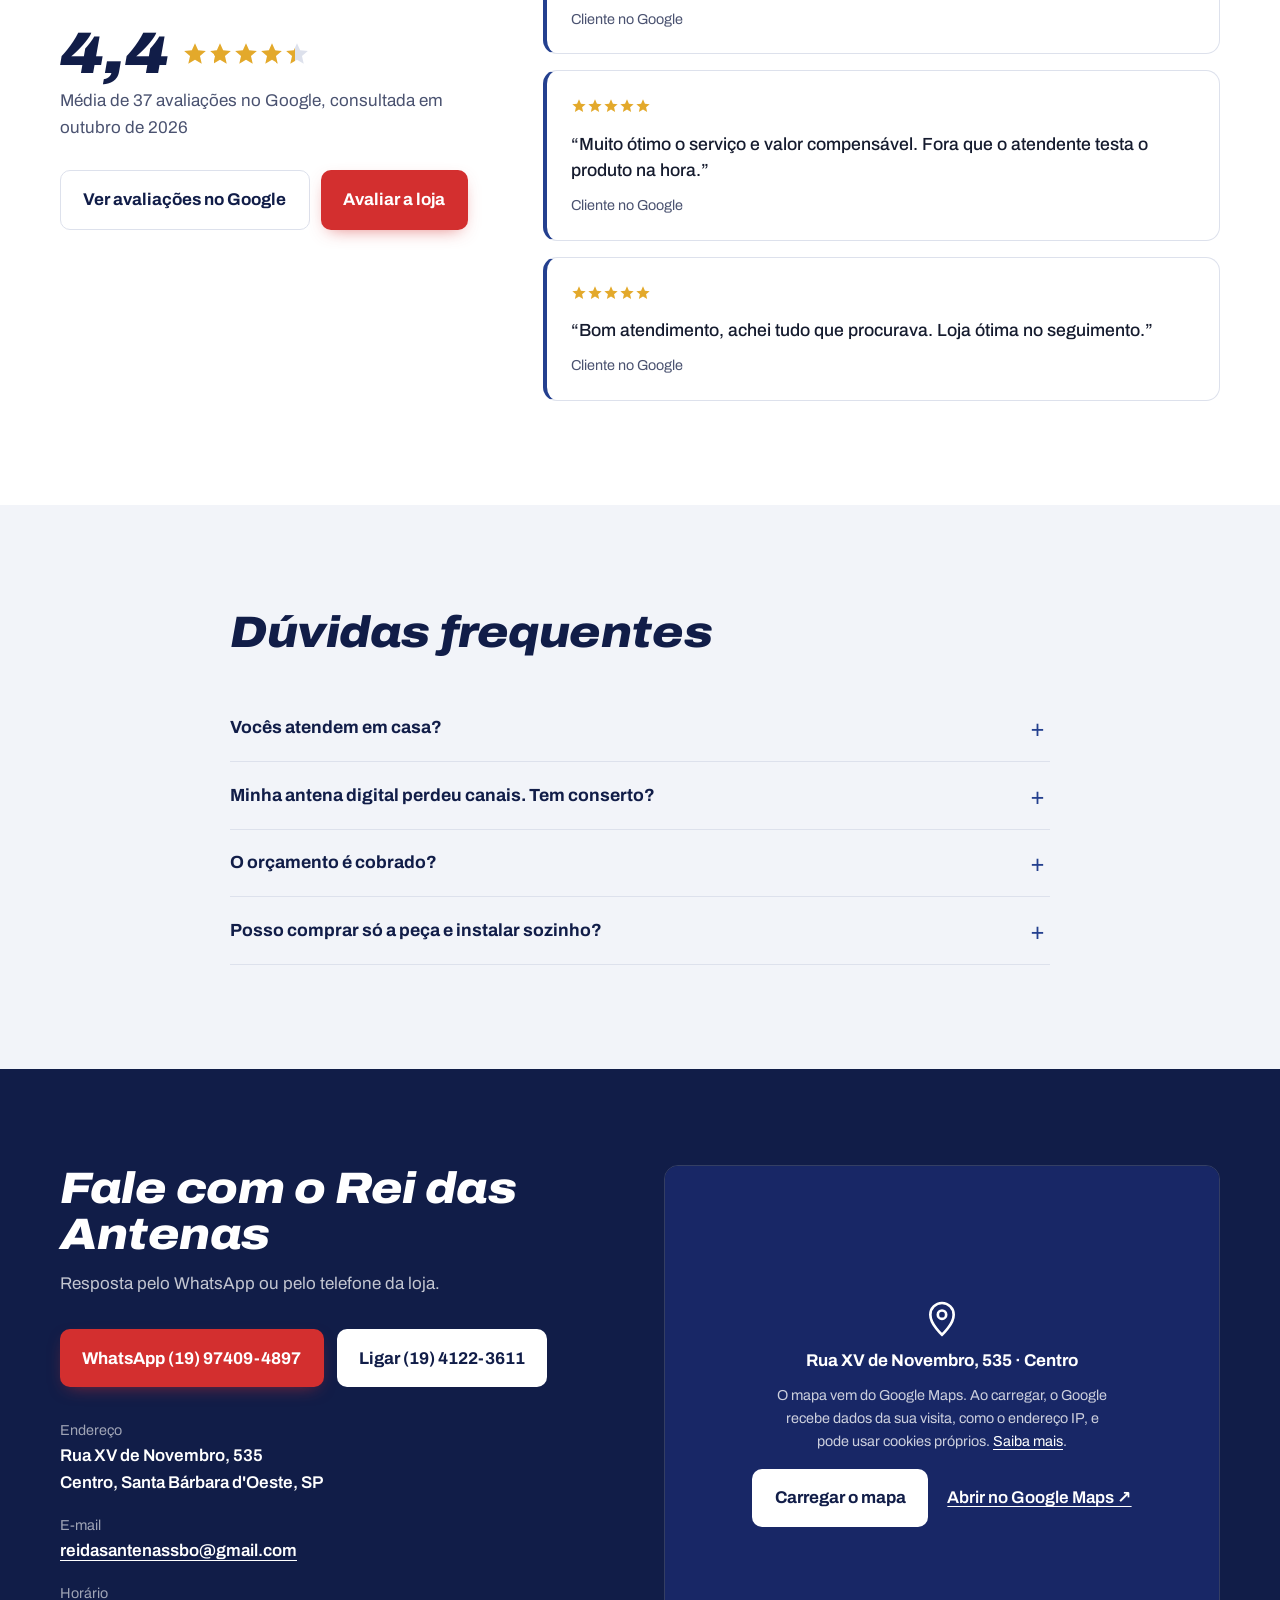
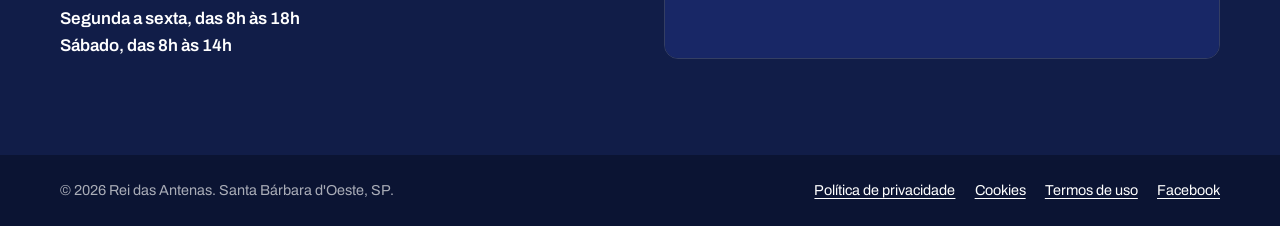
==== commit c0c6f528: "Política de privacidade, termos de uso e aviso de cookies (LGPD) - Páginas privacidade.html e termos" ====
--- a/index.html
+++ b/index.html
@@ -37,10 +37,9 @@
   }
   </script>
 
-  <link rel="preconnect" href="https://fonts.googleapis.com">
-  <link rel="preconnect" href="https://fonts.gstatic.com" crossorigin>
-  <link href="https://fonts.googleapis.com/css2?family=Archivo:ital,wdth,wght@0,62..125,400..800;1,62..125,700..900&display=swap" rel="stylesheet">
-  <link rel="stylesheet" href="css/style.css?v=12">
+  <link rel="preload" href="fonts/archivo-normal-latin.woff2" as="font" type="font/woff2" crossorigin>
+  <link rel="stylesheet" href="css/fonts.css">
+  <link rel="stylesheet" href="css/style.css?v=14">
   <!-- abertura: toca uma vez por visita, e nunca para quem prefere menos movimento -->
   <script>
     (function () {
@@ -56,6 +55,8 @@
 </head>
 <body id="topo">
 
+  <a class="skip-link" href="#conteudo">Pular para o conteúdo</a>
+
   <!-- ===== Abertura: a antena se monta como Lego e a tela se abre ===== -->
   <div class="intro" id="intro" aria-hidden="true">
     <div class="intro-half intro-top"></div>
@@ -138,7 +139,7 @@
     </nav>
   </header>
 
-  <main>
+  <main id="conteudo" tabindex="-1">
 
     <!-- ===== Hero ===== -->
     <section class="hero">
@@ -429,8 +430,8 @@
       <div class="wrap reviews-grid">
         <div class="reviews-score" data-reveal>
           <h2>Quem já chamou, recomenda</h2>
-          <p class="score"><strong>4,4</strong> <span class="stars stars-lg" style="--rating: 4.4" aria-label="4,4 de 5 estrelas"></span></p>
-          <p class="score-note">Média de 37 avaliações no Google</p>
+          <p class="score"><strong>4,4</strong> <span class="stars stars-lg" style="--rating: 4.4" role="img" aria-label="4,4 de 5 estrelas"></span></p>
+          <p class="score-note">Média de 37 avaliações no Google, consultada em outubro de 2026</p>
           <div class="reviews-actions">
             <a class="btn btn-outline" href="https://www.google.com/maps/place/Rei+das+Antenas+seguran%C3%A7a+e+servi%C3%A7os/@-22.7549328,-47.4125327,17z/data=!4m6!3m5!1s0x94c89db45463dc47:0xe717f4c3c1a1a3ba!8m2!3d-22.7549328!4d-47.4125327!16s%2Fg%2F11d_th1rpf" target="_blank" rel="noopener">Ver avaliações no Google</a>
             <!-- TODO: trocar pelo link curto oficial de avaliação (Perfil da Empresa > Pedir avaliações) -->
@@ -441,17 +442,17 @@
         <!-- Trechos de avaliações públicas do Google. TODO: confirmar com a loja antes de publicar oficialmente -->
         <div class="quotes">
           <figure class="quote" data-reveal>
-            <span class="stars" style="--rating: 5" aria-label="5 estrelas"></span>
+            <span class="stars" style="--rating: 5" role="img" aria-label="5 estrelas"></span>
             <blockquote>“Trabalho excelente, profissional capacitados, nota 10.”</blockquote>
             <figcaption>Cliente no Google</figcaption>
           </figure>
           <figure class="quote" data-reveal>
-            <span class="stars" style="--rating: 5" aria-label="5 estrelas"></span>
+            <span class="stars" style="--rating: 5" role="img" aria-label="5 estrelas"></span>
             <blockquote>“Muito ótimo o serviço e valor compensável. Fora que o atendente testa o produto na hora.”</blockquote>
-            <figcaption>Luis Felipe, no Google</figcaption>
+            <figcaption>Cliente no Google</figcaption>
           </figure>
           <figure class="quote" data-reveal>
-            <span class="stars" style="--rating: 5" aria-label="5 estrelas"></span>
+            <span class="stars" style="--rating: 5" role="img" aria-label="5 estrelas"></span>
             <blockquote>“Bom atendimento, achei tudo que procurava. Loja ótima no seguimento.”</blockquote>
             <figcaption>Cliente no Google</figcaption>
           </figure>
@@ -506,11 +507,17 @@
           </dl>
         </div>
 
-        <div class="map">
-          <iframe
-            title="Mapa da loja Rei das Antenas"
-            src="https://www.google.com/maps?q=Rua%20XV%20de%20Novembro%2C%20535%2C%20Santa%20B%C3%A1rbara%20d'Oeste%20SP&output=embed"
-            loading="lazy" referrerpolicy="no-referrer-when-downgrade"></iframe>
+        <!-- o mapa do Google só carrega depois do clique: antes disso, nenhum dado vai para o Google (LGPD) -->
+        <div class="map" id="mapa" data-src="https://www.google.com/maps?q=Rua%20XV%20de%20Novembro%2C%20535%2C%20Santa%20B%C3%A1rbara%20d'Oeste%20SP&amp;output=embed">
+          <div class="map-facade">
+            <svg viewBox="0 0 24 24" aria-hidden="true"><path d="M12 22s7-6.2 7-12a7 7 0 0 0-14 0c0 5.8 7 12 7 12Z"/><circle cx="12" cy="10" r="2.5"/></svg>
+            <p class="map-title">Rua XV de Novembro, 535 · Centro</p>
+            <p class="map-note">O mapa vem do Google Maps. Ao carregar, o Google recebe dados da sua visita, como o endereço IP, e pode usar cookies próprios. <a href="privacidade.html#terceiros">Saiba mais</a>.</p>
+            <div class="map-actions">
+              <button type="button" class="btn btn-light" id="mapLoad">Carregar o mapa</button>
+              <a class="map-link" href="https://www.google.com/maps/place/Rei+das+Antenas+seguran%C3%A7a+e+servi%C3%A7os/@-22.7549328,-47.4125327,17z/data=!4m6!3m5!1s0x94c89db45463dc47:0xe717f4c3c1a1a3ba!8m2!3d-22.7549328!4d-47.4125327!16s%2Fg%2F11d_th1rpf" target="_blank" rel="noopener">Abrir no Google Maps ↗</a>
+            </div>
+          </div>
         </div>
       </div>
     </section>
@@ -520,7 +527,12 @@
   <footer class="footer">
     <div class="wrap footer-inner">
       <p>© <span id="year"></span> Rei das Antenas. Santa Bárbara d'Oeste, SP.</p>
-      <a href="https://www.facebook.com/profile.php?id=100067492614341" target="_blank" rel="noopener">Facebook</a>
+      <nav class="footer-legal" aria-label="Informações legais">
+        <a href="privacidade.html">Política de privacidade</a>
+        <a href="privacidade.html#cookies">Cookies</a>
+        <a href="termos.html">Termos de uso</a>
+        <a href="https://www.facebook.com/profile.php?id=100067492614341" target="_blank" rel="noopener">Facebook</a>
+      </nav>
     </div>
   </footer>
 
@@ -531,6 +543,7 @@
     <a href="tel:+551941223611" class="mb-call">Ligar</a>
   </div>
 
-  <script src="js/main.js?v=12"></script>
+  <script src="js/main.js?v=14"></script>
+  <script src="js/aviso.js?v=1"></script>
 </body>
 </html>
--- a/css/fonts.css
+++ b/css/fonts.css
@@ -0,0 +1,41 @@
+/* Fontes hospedadas no próprio site (sem chamar o Google Fonts a cada visita) */
+/* latin-ext */
+@font-face {
+  font-family: 'Archivo';
+  font-style: italic;
+  font-weight: 700 900;
+  font-stretch: 62% 125%;
+  font-display: swap;
+  src: url(../fonts/archivo-italic-latin-ext.woff2) format('woff2');
+  unicode-range: U+0100-02BA, U+02BD-02C5, U+02C7-02CC, U+02CE-02D7, U+02DD-02FF, U+0304, U+0308, U+0329, U+1D00-1DBF, U+1E00-1E9F, U+1EF2-1EFF, U+2020, U+20A0-20AB, U+20AD-20C4, U+2113, U+2C60-2C7F, U+A720-A7FF;
+}
+/* latin */
+@font-face {
+  font-family: 'Archivo';
+  font-style: italic;
+  font-weight: 700 900;
+  font-stretch: 62% 125%;
+  font-display: swap;
+  src: url(../fonts/archivo-italic-latin.woff2) format('woff2');
+  unicode-range: U+0000-00FF, U+0131, U+0152-0153, U+02BB-02BC, U+02C6, U+02DA, U+02DC, U+0304, U+0308, U+0329, U+2000-206F, U+20AC, U+2122, U+2191, U+2193, U+2212, U+2215, U+FEFF, U+FFFD;
+}
+/* latin-ext */
+@font-face {
+  font-family: 'Archivo';
+  font-style: normal;
+  font-weight: 400 800;
+  font-stretch: 62% 125%;
+  font-display: swap;
+  src: url(../fonts/archivo-normal-latin-ext.woff2) format('woff2');
+  unicode-range: U+0100-02BA, U+02BD-02C5, U+02C7-02CC, U+02CE-02D7, U+02DD-02FF, U+0304, U+0308, U+0329, U+1D00-1DBF, U+1E00-1E9F, U+1EF2-1EFF, U+2020, U+20A0-20AB, U+20AD-20C4, U+2113, U+2C60-2C7F, U+A720-A7FF;
+}
+/* latin */
+@font-face {
+  font-family: 'Archivo';
+  font-style: normal;
+  font-weight: 400 800;
+  font-stretch: 62% 125%;
+  font-display: swap;
+  src: url(../fonts/archivo-normal-latin.woff2) format('woff2');
+  unicode-range: U+0000-00FF, U+0131, U+0152-0153, U+02BB-02BC, U+02C6, U+02DA, U+02DC, U+0304, U+0308, U+0329, U+2000-206F, U+20AC, U+2122, U+2191, U+2193, U+2212, U+2215, U+FEFF, U+FFFD;
+}
--- a/css/style.css
+++ b/css/style.css
@@ -419,6 +419,14 @@
 .contact-info a { text-underline-offset: 4px; }
 .map { min-height: 340px; border-radius: var(--radius); overflow: hidden; border: 1px solid rgba(255, 255, 255, .15); }
 .map iframe { width: 100%; height: 100%; min-height: 340px; border: 0; filter: grayscale(.25); }
+.map-facade { display: grid; place-content: center; justify-items: center; gap: .6rem; height: 100%; min-height: 340px; padding: 1.5rem; text-align: center; background: var(--navy-2); color: var(--white); }
+.map-facade svg { width: 40px; height: 40px; fill: none; stroke: var(--white); stroke-width: 1.6; }
+.map-title { font-weight: 700; }
+.map-note { max-width: 42ch; font-size: .9rem; color: rgba(255, 255, 255, .78); }
+.map-note a, .map-link { color: var(--white); text-underline-offset: 3px; }
+.map-actions { display: flex; flex-wrap: wrap; align-items: center; justify-content: center; gap: .6rem 1.2rem; margin-top: .4rem; }
+.map-actions .btn { border: 0; font: inherit; font-weight: 700; cursor: pointer; }
+.map-link { font-weight: 600; }
 
 /* ---------- Rodapé ---------- */
 .footer { background: #0b1433; color: rgba(255, 255, 255, .65); font-size: .9rem; }
@@ -723,8 +731,8 @@
 .catalog-page h1 { font-size: clamp(2.2rem, 5vw, 3.4rem); color: var(--navy); }
 .catalog-page .section-head p { max-width: 60ch; }
 
-.btn-whats { background: #1f9d55; color: var(--white); }
-.btn-whats:hover { background: #17834a; }
+.btn-whats { background: #15803d; color: var(--white); }   /* verde escuro: contraste 5:1 com texto branco */
+.btn-whats:hover { background: #116a33; }
 .not-found { background: var(--navy); color: var(--white); }
 .not-found-inner { display: flex; align-items: center; justify-content: space-between; gap: 2rem; padding: 3rem 0; }
 .not-found h2 { color: var(--white); font-size: clamp(1.7rem, 3.4vw, 2.4rem); }
@@ -820,6 +828,54 @@
 .player.wide video { aspect-ratio: 16 / 9; }
 .player-close { position: absolute; top: -12px; right: -12px; z-index: 2; width: 44px; height: 44px; border-radius: 50%; border: 0; background: var(--white); color: var(--navy); font-size: 1.6rem; font-weight: 700; line-height: 1; cursor: pointer; box-shadow: 0 6px 16px -6px rgba(0, 0, 0, .5); }
 .player-close:hover { background: var(--red); color: var(--white); }
+
+/* ---------- Acessibilidade: pular para o conteúdo ---------- */
+.skip-link { position: absolute; left: 1rem; top: -100px; z-index: 200; padding: .7rem 1rem; border-radius: 8px; background: var(--white); color: var(--navy); font-weight: 700; text-decoration: none; box-shadow: 0 8px 24px -8px rgba(0, 0, 0, .4); }
+.skip-link:focus { top: .6rem; }
+
+/* ---------- Aviso de privacidade (cookies) ---------- */
+.aviso {
+  position: fixed;
+  left: 1rem;
+  bottom: 1rem;
+  z-index: 90;
+  display: flex;
+  align-items: center;
+  gap: 1rem;
+  max-width: 560px;
+  padding: 1rem 1.1rem;
+  border: 1px solid var(--line);
+  border-radius: var(--radius);
+  background: var(--white);
+  box-shadow: 0 18px 40px -18px rgba(17, 29, 72, .55);
+  font-size: .92rem;
+  line-height: 1.5;
+}
+.aviso a { color: var(--blue); font-weight: 600; text-underline-offset: 3px; }
+.aviso .btn { flex: none; border: 0; font: inherit; font-weight: 700; cursor: pointer; }
+
+/* ---------- Páginas de política e termos ---------- */
+.legal { padding: 1.4rem 0 clamp(4rem, 9vw, 6rem); }
+.legal .wrap { max-width: 780px; }
+.legal h1 { margin-bottom: .6rem; font-size: clamp(2rem, 5vw, 3rem); color: var(--navy); }
+.legal .legal-meta { margin-bottom: 2rem; color: var(--ink-2); }
+.legal .legal-resumo { margin-bottom: 2.4rem; padding: 1.2rem 1.4rem; border-left: 4px solid var(--blue); border-radius: 0 var(--radius) var(--radius) 0; background: var(--paper); }
+.legal .legal-resumo ul { margin: .5rem 0 0 1.2rem; }
+.legal h2 { margin: 2.4rem 0 .8rem; font-size: clamp(1.35rem, 3vw, 1.7rem); scroll-margin-top: 90px; }
+.legal h3 { margin: 1.4rem 0 .4rem; color: var(--navy); }
+.legal p, .legal li { color: var(--ink); }
+.legal p + p { margin-top: .8rem; }
+.legal ul, .legal ol { margin: .6rem 0 0 1.3rem; display: grid; gap: .35rem; }
+.legal a { color: var(--blue); text-underline-offset: 3px; }
+.legal .tabela { width: 100%; margin-top: .8rem; overflow-x: auto; }
+.legal table { width: 100%; min-width: 520px; border-collapse: collapse; font-size: .93rem; }
+.legal th, .legal td { padding: .65rem .7rem; border-bottom: 1px solid var(--line); text-align: left; vertical-align: top; }
+.legal th { background: var(--paper); color: var(--navy); }
+.legal code { padding: .1rem .35rem; border-radius: 5px; background: var(--paper); font-size: .88em; }
+
+/* links das políticas no rodapé */
+.footer-legal { display: flex; flex-wrap: wrap; gap: .4rem 1.2rem; }
+.footer-legal a { text-underline-offset: 3px; }
 
 /* ---------- Responsivo ---------- */
 @media (max-width: 980px) {
@@ -893,6 +949,8 @@
   .footer-inner { flex-direction: column; }
 
   body { padding-bottom: 68px; }
+  .aviso { left: .75rem; right: .75rem; bottom: calc(68px + .75rem); flex-direction: column; align-items: stretch; max-width: none; }
+  .page-catalogo .aviso, .page-legal .aviso { bottom: .75rem; }
   .mobile-bar {
     position: fixed;
     inset: auto 0 0;
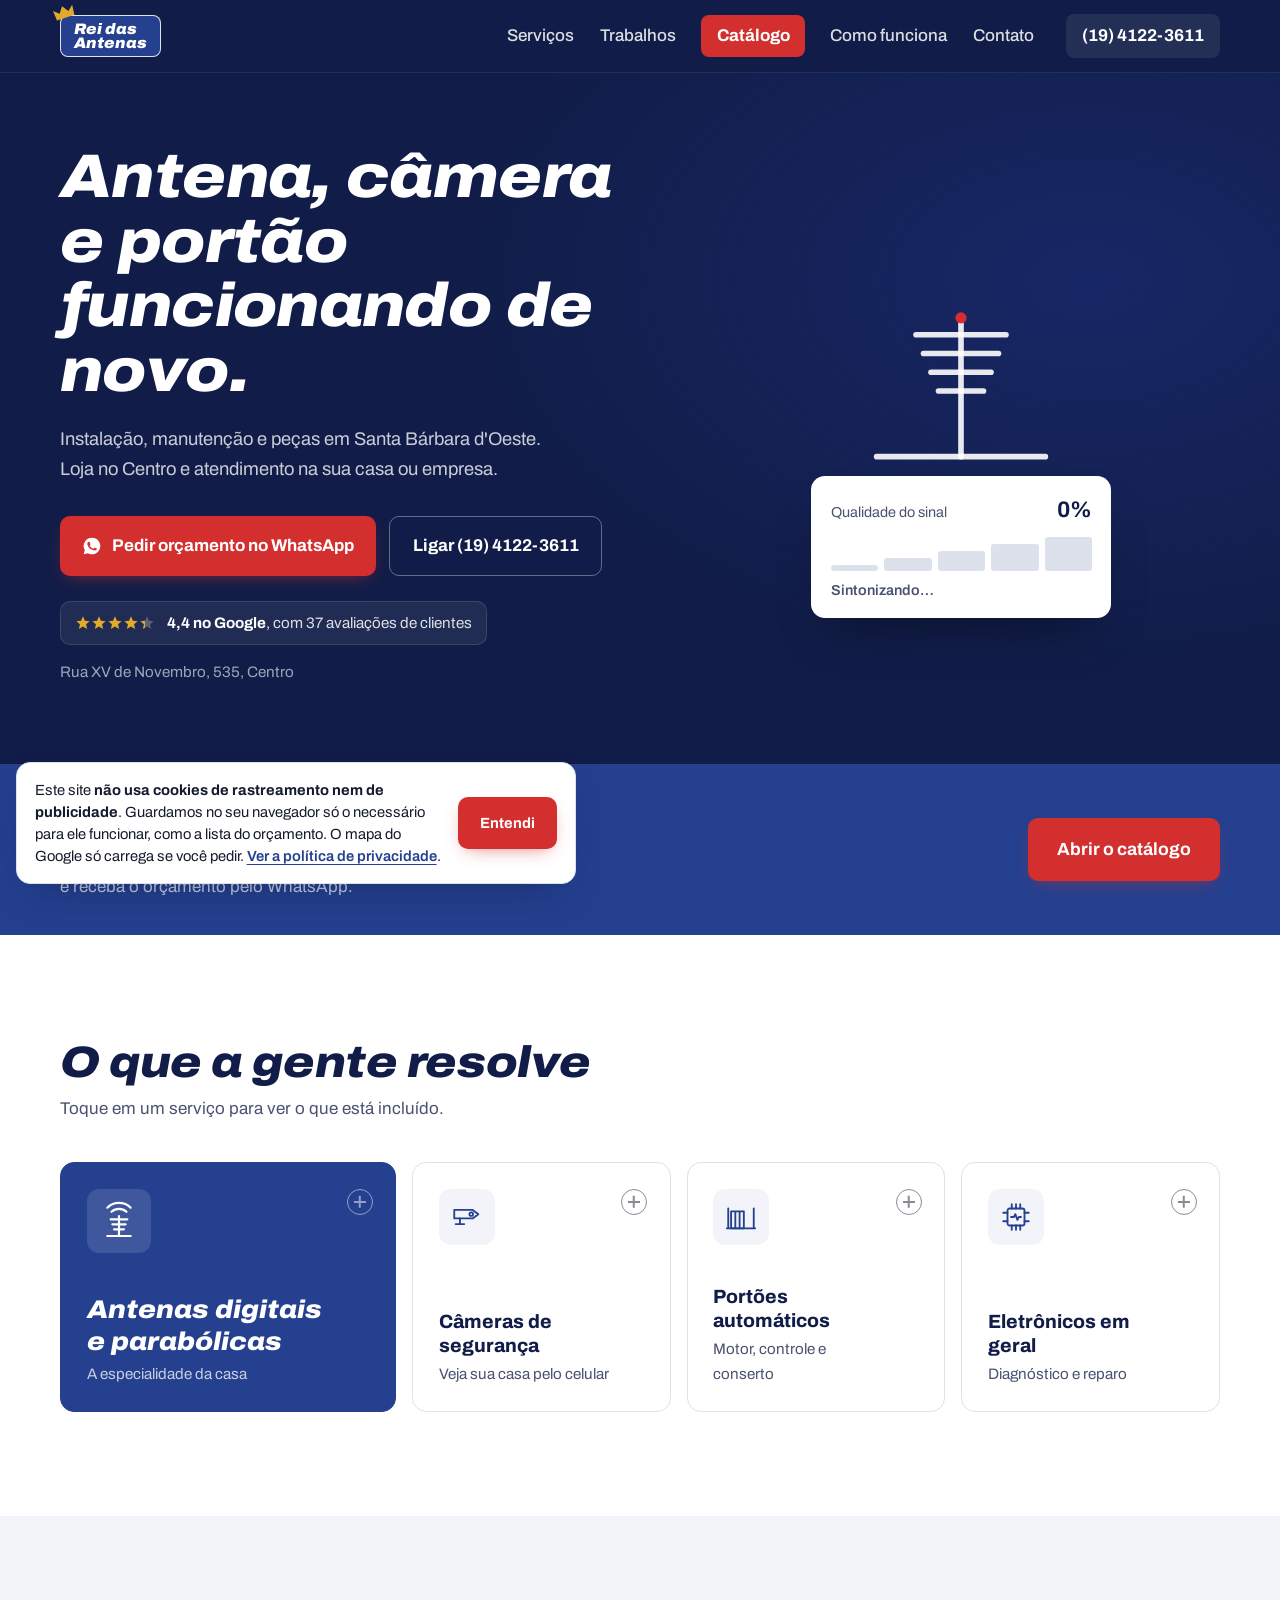
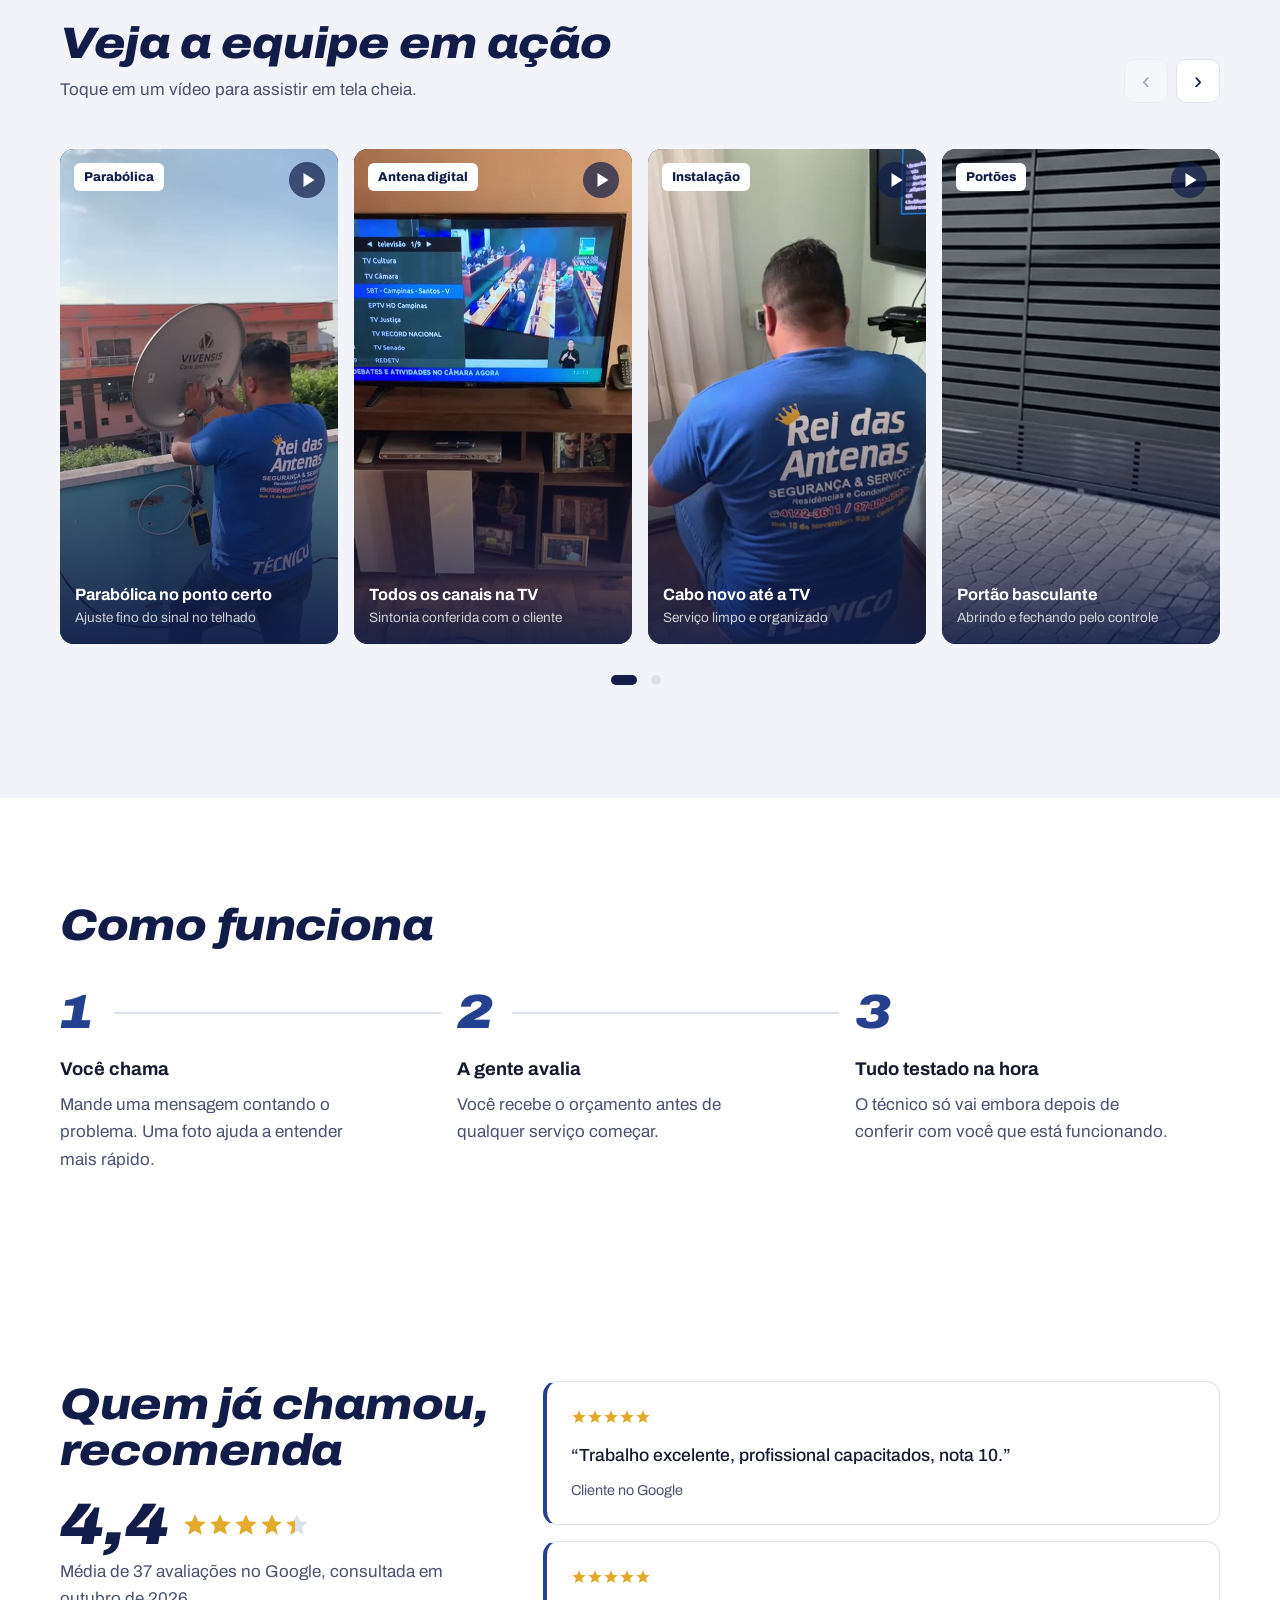
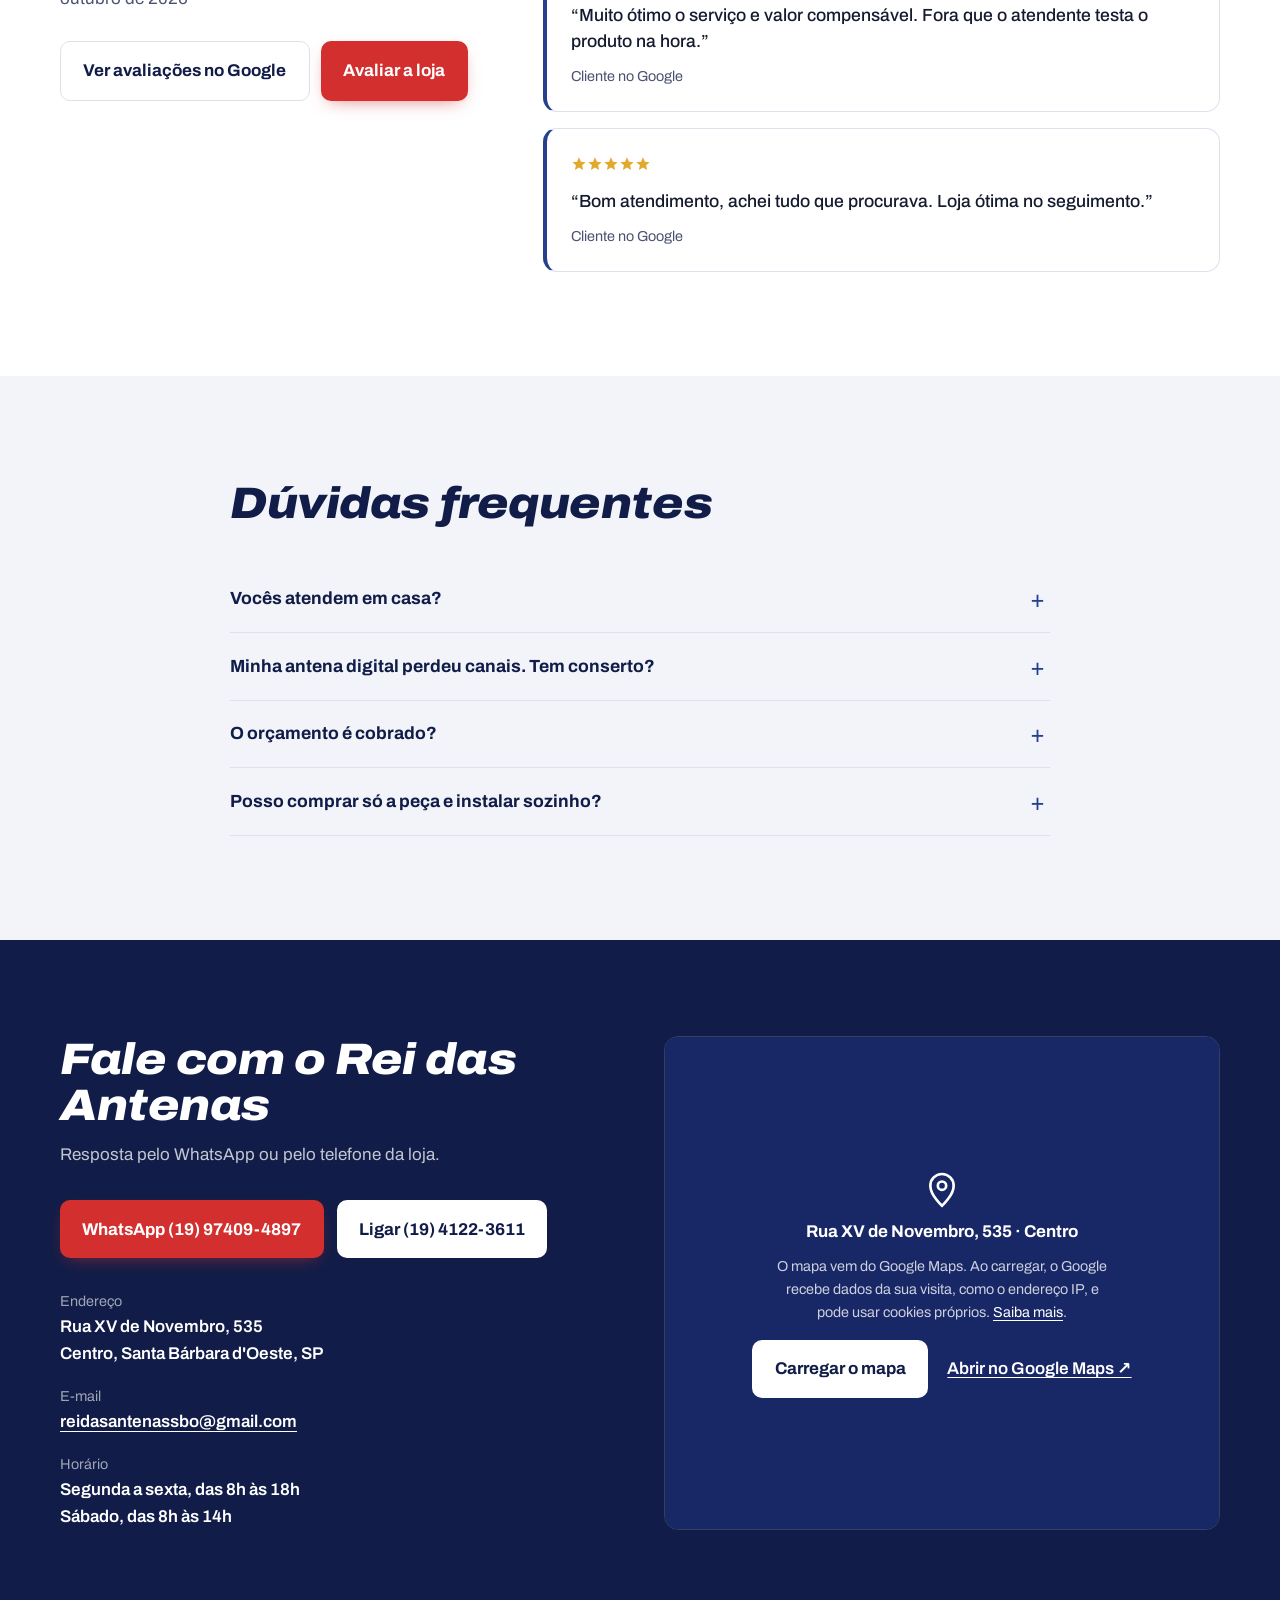
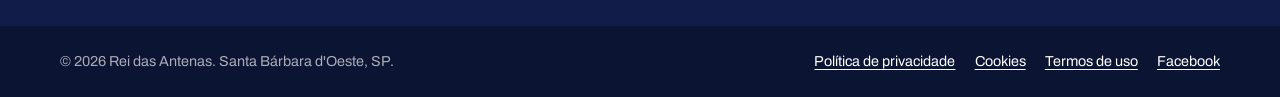
==== commit b0a25382: "Domínio oreidasantenas.com.br em todo o SEO e cards de serviços proporcionais - canonical, Open Grap" ====
--- a/index.html
+++ b/index.html
@@ -5,6 +5,22 @@
   <meta name="viewport" content="width=device-width, initial-scale=1.0">
   <title>Rei das Antenas segurança e serviços | Santa Bárbara d'Oeste</title>
   <meta name="description" content="Instalação e manutenção de antenas digitais e parabólicas, câmeras de segurança, portões automáticos e eletrônicos em Santa Bárbara d'Oeste. Loja de peças no Centro, nota 4,4 no Google.">
+  <link rel="canonical" href="https://oreidasantenas.com.br/">
+  <!-- TODO: colar aqui a meta google-site-verification do Search Console -->
+  <meta name="theme-color" content="#111d48">
+  <link rel="icon" href="assets/img/favicon.svg" type="image/svg+xml">
+
+  <!-- Prévia ao compartilhar o link (WhatsApp, Facebook, Instagram) -->
+  <meta property="og:type" content="website">
+  <meta property="og:locale" content="pt_BR">
+  <meta property="og:site_name" content="Rei das Antenas">
+  <meta property="og:title" content="Rei das Antenas | Antenas, câmeras e portões em Santa Bárbara d'Oeste">
+  <meta property="og:description" content="Instalação, manutenção e peças. Loja no Centro e atendimento na sua casa ou empresa. Orçamento pelo WhatsApp.">
+  <meta property="og:url" content="https://oreidasantenas.com.br/">
+  <meta property="og:image" content="https://oreidasantenas.com.br/assets/img/og.jpg">
+  <meta property="og:image:width" content="1200">
+  <meta property="og:image:height" content="630">
+  <meta name="twitter:card" content="summary_large_image">
 
   <!-- Informações da loja para o Google (busca local) -->
   <script type="application/ld+json">
@@ -13,7 +29,11 @@
     "@type": "LocalBusiness",
     "name": "Rei das Antenas segurança e serviços",
     "description": "Instalação e manutenção de antenas, câmeras de segurança, portões automáticos e eletrônicos. Venda de peças e acessórios.",
-    "url": "https://hgsdevv-hash.github.io/rei-das-antenas/",
+    "@id": "https://oreidasantenas.com.br/#loja",
+    "url": "https://oreidasantenas.com.br/",
+    "image": "https://oreidasantenas.com.br/assets/img/og.jpg",
+    "logo": "https://oreidasantenas.com.br/assets/img/favicon.svg",
+    "hasMap": "https://www.google.com/maps/place/Rei+das+Antenas+seguran%C3%A7a+e+servi%C3%A7os/@-22.7549328,-47.4125327,17z",
     "telephone": "+55-19-4122-3611",
     "email": "reidasantenassbo@gmail.com",
     "address": {
@@ -39,7 +59,7 @@
 
   <link rel="preload" href="fonts/archivo-normal-latin.woff2" as="font" type="font/woff2" crossorigin>
   <link rel="stylesheet" href="css/fonts.css">
-  <link rel="stylesheet" href="css/style.css?v=14">
+  <link rel="stylesheet" href="css/style.css?v=15">
   <!-- abertura: toca uma vez por visita, e nunca para quem prefere menos movimento -->
   <script>
     (function () {
--- a/css/style.css
+++ b/css/style.css
@@ -198,12 +198,11 @@
 .section-head p { margin-top: .6rem; color: var(--ink-2); }
 
 /* ---------- Serviços: cards interativos ---------- */
+/* 4 cards lado a lado e da mesma altura; ao abrir, só o card aberto cresce */
 .services {
   display: grid;
-  grid-template-columns: 1.25fr 1fr 1fr;
-  grid-template-areas:
-    "feat a b"
-    "feat c c";
+  grid-template-columns: 1.3fr repeat(3, 1fr);
+  grid-template-areas: "feat a b c";
   gap: 1rem;
   align-items: start;
 }
@@ -223,9 +222,12 @@
 
 .service-toggle {
   position: relative;
-  display: grid;
+  display: flex;
+  flex-direction: column;
+  align-items: flex-start;
   gap: .25rem;
   width: 100%;
+  min-height: 15.5rem;   /* mesma altura fechado, em todos os cards */
   padding: 1.6rem 3.5rem 1.6rem 1.6rem;
   border: 0;
   background: none;
@@ -256,15 +258,15 @@
 }
 .service:hover .service-icon, .service.open .service-icon { background: var(--blue); }
 .service:hover .service-icon svg, .service.open .service-icon svg { stroke: var(--white); }
-.service-title { font-size: 1.2rem; font-weight: 750; line-height: 1.25; color: var(--navy); }
+.service-title { margin-top: auto; font-size: 1.2rem; font-weight: 750; line-height: 1.25; color: var(--navy); }
 .service-sub { font-size: .95rem; color: var(--ink-2); }
 
 /* card de destaque: antenas são a especialidade */
 .service-feature { background: var(--blue); border-color: var(--blue); color: var(--white); }
-.service-feature .service-toggle { padding: 2.2rem 4rem 2rem 2rem; }
-.service-feature .service-icon { width: 76px; height: 76px; background: rgba(255, 255, 255, .12); }
-.service-feature .service-icon svg { width: 46px; height: 46px; stroke: var(--white); }
-.service-feature .service-title { font-size: clamp(1.5rem, 2.6vw, 2rem); font-style: italic; font-weight: 850; font-stretch: 110%; color: var(--white); }
+.service-feature .service-toggle { padding-right: 4rem; }
+.service-feature .service-icon { width: 64px; height: 64px; background: rgba(255, 255, 255, .12); }
+.service-feature .service-icon svg { width: 40px; height: 40px; stroke: var(--white); }
+.service-feature .service-title { font-size: clamp(1.35rem, 2vw, 1.65rem); font-style: italic; font-weight: 850; font-stretch: 110%; color: var(--white); }
 .service-feature .service-sub { color: rgba(255, 255, 255, .75); }
 .service-feature:hover { border-color: var(--navy); }
 .service-feature:hover .service-icon, .service-feature.open .service-icon { background: rgba(255, 255, 255, .2); }
@@ -284,10 +286,10 @@
 .service-body ul { list-style: none; padding: 0 1.6rem; }
 .service-body li { position: relative; padding: .45rem 0 .45rem 1.3rem; border-top: 1px solid var(--line); font-size: .98rem; }
 .service-body li::before { content: ""; position: absolute; left: 0; top: 1.05rem; width: 7px; height: 7px; border-radius: 2px; background: var(--red); }
-.service-feature .service-body ul { padding: 0 2rem; }
+.service-feature .service-body ul { padding: 0 1.6rem; }
 .service-feature .service-body li { border-color: rgba(255, 255, 255, .18); }
 .service-cta { display: inline-block; margin: .8rem 1.6rem 1.6rem; font-weight: 700; color: var(--red); text-underline-offset: 4px; }
-.service-feature .service-cta { margin-inline: 2rem; color: var(--white); }
+.service-feature .service-cta { color: var(--white); }
 
 /* animações dos ícones no hover */
 .ic-wave { animation: none; }
@@ -885,7 +887,8 @@
   .hero-grid, .shop, .contact-grid, .reviews-grid { grid-template-columns: 1fr; }
   .signal { order: -1; }
   .signal-art { width: 240px; }
-  .services { grid-template-columns: 1fr 1fr; grid-template-areas: "feat feat" "a b" "c c"; }
+  .services { grid-template-columns: 1fr 1fr; grid-template-areas: "feat a" "b c"; }
+  .service-toggle { min-height: 12rem; }
 
   /* catálogo: filtros saem da lateral e abrem pelo botão "Filtros" */
   /* resultados viram itens soltos para o painel de filtros abrir logo abaixo da barra com o botão */
@@ -919,6 +922,8 @@
   .menu-mobile a { padding: 1rem 1.25rem; text-decoration: none; font-weight: 600; border-top: 1px solid rgba(255, 255, 255, .08); }
 
   .services { grid-template-columns: 1fr; grid-template-areas: "feat" "a" "b" "c"; }
+  .service-toggle { min-height: 0; }
+  .service-title { margin-top: .2rem; }
   .shop-list { grid-template-columns: 1fr; }
   .products { grid-template-columns: 1fr 1fr; gap: .7rem; }
   .product-body { padding: .8rem; }
